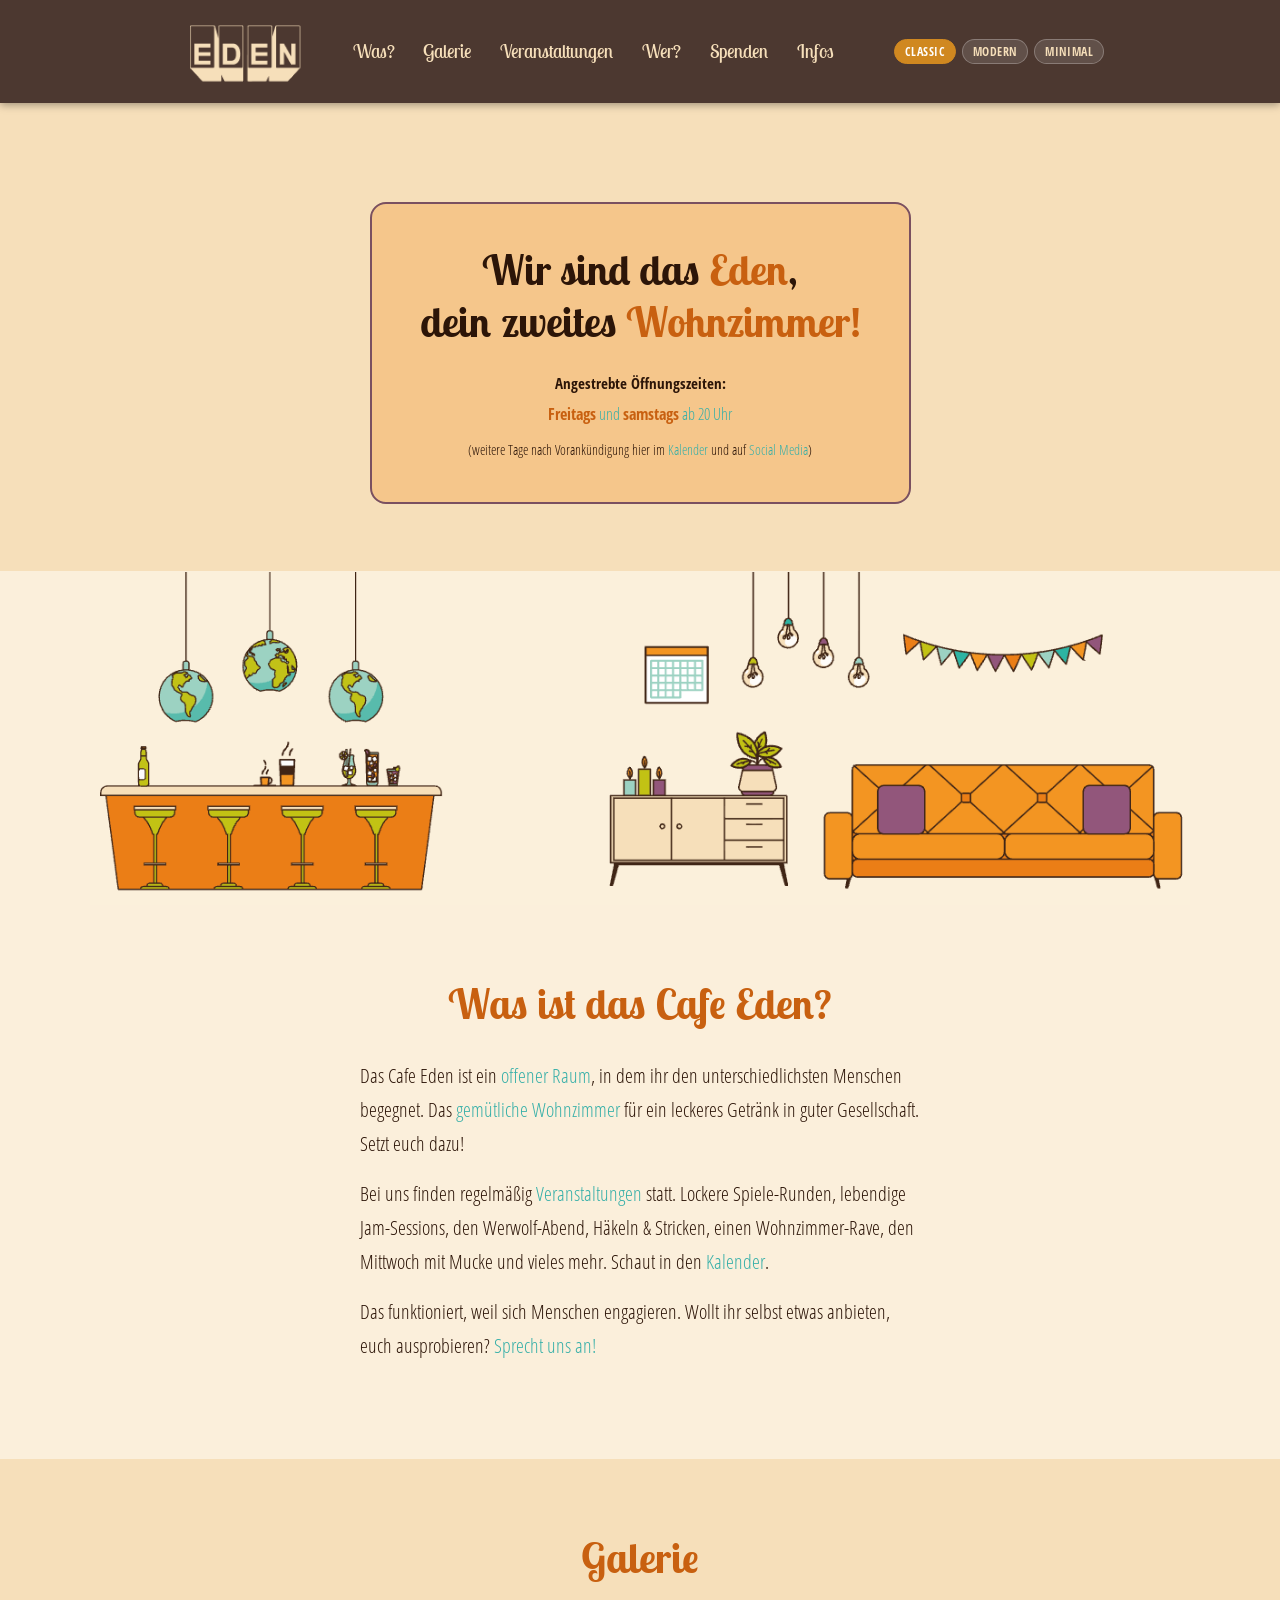
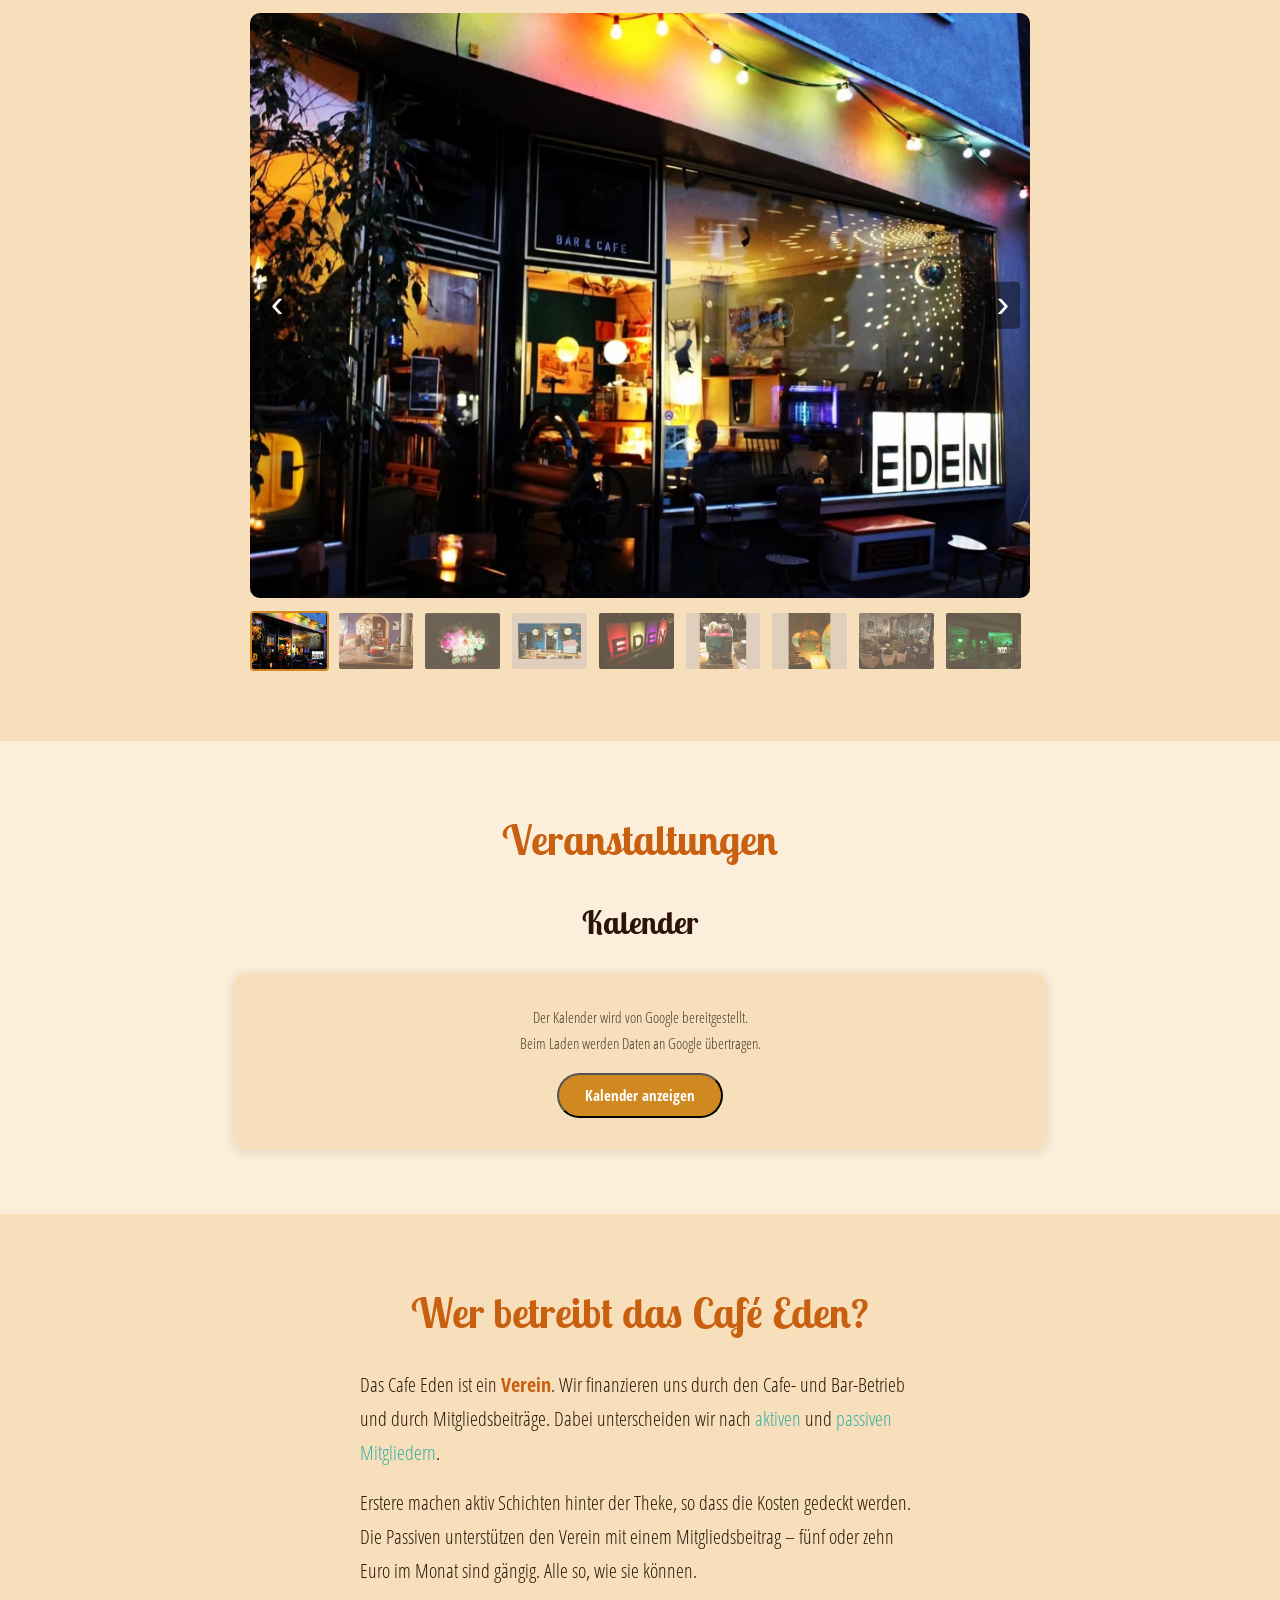
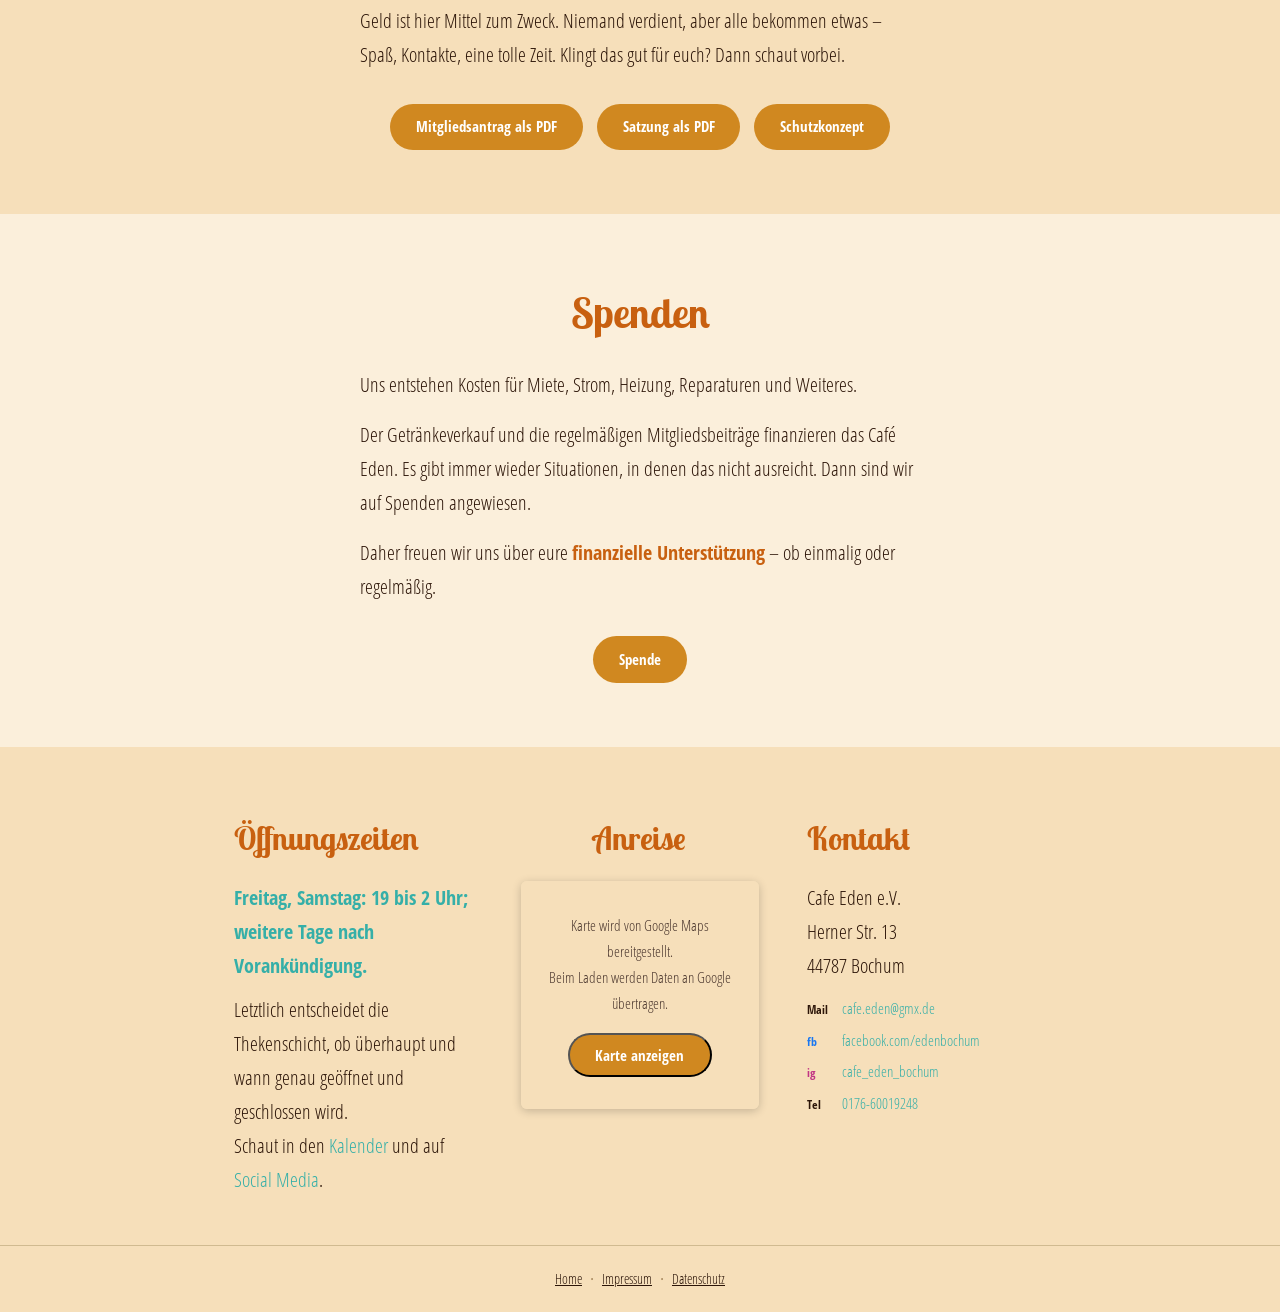
==== index.html @ a243b437 "Datenschutz: Google Fonts lokal gehostet, Consent für Maps & Calendar, Highlighting überarbeitet Co-" ====
<!DOCTYPE html>
<html lang="de">
<head>
  <meta charset="UTF-8">
  <meta name="viewport" content="width=device-width, initial-scale=1.0">
  <title>Café Eden – Dein zweites Wohnzimmer in Bochum</title>
  <link rel="stylesheet" href="style.css">
  <script src="theme-switcher.js"></script>
</head>
<body>

  <!-- NAVIGATION -->
  <nav class="navbar">
    <a href="#hero" class="nav-logo">
      <img src="img/logo.png" alt="EDEN Logo" class="nav-logo-img">
    </a>
    <ul class="nav-links">
      <li><a href="#was">Was?</a></li>
      <li><a href="#galerie">Galerie</a></li>
      <li><a href="#veranstaltungen">Veranstaltungen</a></li>
      <li><a href="#wer">Wer?</a></li>
      <li><a href="#spenden">Spenden</a></li>
      <li><a href="#infos">Infos</a></li>
    </ul>
    <div class="theme-switcher">
      <button class="theme-btn" data-theme="classic">Classic</button>
      <button class="theme-btn" data-theme="modern">Modern</button>
      <button class="theme-btn" data-theme="minimal">Minimal</button>
    </div>
    <button class="nav-toggle" aria-label="Menü öffnen">&#9776;</button>
  </nav>

  <!-- HERO -->
  <section id="hero" class="hero-section">
    <div class="hero-box">
      <h1>Wir sind das <span class="highlight-orange">Eden</span>,<br>dein zweites <span class="highlight">Wohnzimmer!</span></h1>
      <p class="hero-sub">Angestrebte Öffnungszeiten:</p>
      <p class="hero-hours"><span class="highlight">Freitags</span> und <span class="highlight">samstags</span> ab 20 Uhr</p>
      <p class="hero-note">(weitere Tage nach Vorankündigung hier im <a href="#veranstaltungen">Kalender</a> und auf <a href="https://www.instagram.com/cafe_eden_bochum" target="_blank" rel="noopener">Social Media</a>)</p>
    </div>
  </section>

  <!-- ILLUSTRATION -->
  <div class="illustration-bar">
    <img src="img/illustration.png" alt="Café Eden Illustration – Bar, Sideboard und Sofa" class="illustration-img">
  </div>

  <!-- WAS? SECTION -->
  <section id="was" class="section-light">
    <div class="container">
      <h2 class="section-title">Was ist das Cafe Eden?</h2>
      <div class="text-content">
        <p>Das Cafe Eden ist ein <a href="#wer">offener Raum</a>, in dem ihr den unterschiedlichsten Menschen begegnet. Das <a href="#infos">gemütliche Wohnzimmer</a> für ein leckeres Getränk in guter Gesellschaft. Setzt euch dazu!</p>
        <p>Bei uns finden regelmäßig <a href="#veranstaltungen">Veranstaltungen</a> statt. Lockere Spiele-Runden, lebendige Jam-Sessions, den Werwolf-Abend, Häkeln &amp; Stricken, einen Wohnzimmer-Rave, den Mittwoch mit Mucke und vieles mehr. Schaut in den <a href="#veranstaltungen">Kalender</a>.</p>
        <p>Das funktioniert, weil sich Menschen engagieren. Wollt ihr selbst etwas anbieten, euch ausprobieren? <a href="mailto:cafe.eden@gmx.de">Sprecht uns an!</a></p>
      </div>
    </div>
  </section>

  <!-- GALERIE SECTION -->
  <section id="galerie" class="section-dark">
    <div class="container">
      <h2 class="section-title">Galerie</h2>
      <div class="slideshow">
        <div class="slideshow-main">
          <button class="slide-btn slide-prev" aria-label="Vorheriges Bild">&#8249;</button>
          <img class="slide-main-img" src="img/galerie/Bildschirmfoto 2026-04-03 um 23.13.35.png" alt="Café Eden Foto 1">
          <button class="slide-btn slide-next" aria-label="Nächstes Bild">&#8250;</button>
        </div>
        <div class="slideshow-thumbs">
          <img src="img/galerie/Bildschirmfoto 2026-04-03 um 23.13.35.png" alt="Foto 1"  class="thumb active">
          <img src="img/galerie/Bildschirmfoto 2026-04-03 um 23.13.42.png" alt="Foto 2"  class="thumb">
          <img src="img/galerie/Bildschirmfoto 2026-04-03 um 23.13.47.png" alt="Foto 3"  class="thumb">
          <img src="img/galerie/Bildschirmfoto 2026-04-03 um 23.13.56.png" alt="Foto 4"  class="thumb">
          <img src="img/galerie/Bildschirmfoto 2026-04-03 um 23.14.02.png" alt="Foto 5"  class="thumb">
          <img src="img/galerie/Bildschirmfoto 2026-04-03 um 23.14.12.png" alt="Foto 6"  class="thumb">
          <img src="img/galerie/Bildschirmfoto 2026-04-03 um 23.14.22.png" alt="Foto 7"  class="thumb">
          <img src="img/galerie/Bildschirmfoto 2026-04-03 um 23.14.28.png" alt="Foto 8"  class="thumb">
          <img src="img/galerie/Bildschirmfoto 2026-04-03 um 23.14.32.png" alt="Foto 9"  class="thumb">
          <img src="img/galerie/Bildschirmfoto 2026-04-03 um 23.14.36.png" alt="Foto 10" class="thumb">
          <img src="img/galerie/Bildschirmfoto 2026-04-03 um 23.14.40.png" alt="Foto 11" class="thumb">
          <img src="img/galerie/Bildschirmfoto 2026-04-03 um 23.14.44.png" alt="Foto 12" class="thumb">
        </div>
      </div>
    </div>
  </section>

  <!-- VERANSTALTUNGEN SECTION -->
  <section id="veranstaltungen" class="section-light">
    <div class="container">
      <h2 class="section-title">Veranstaltungen</h2>
      <h3 class="section-subtitle">Kalender</h3>
      <div class="calendar-wrapper">
        <div class="consent-placeholder"
             data-src="https://calendar.google.com/calendar/embed?height=1000&wkst=2&bgcolor=%23FBEFDB&ctz=Europe%2FBerlin&src=aGNya244MGQ4ZmQ4amFqdDMxZHVkZGExYzBAZ3JvdXAuY2FsZW5kYXIuZ29vZ2xlLmNvbQ&color=%23C86010&showTitle=0&showPrint=0&showNav=1&showDate=1&showTabs=0&showCalendars=0&mode=AGENDA"
             data-type="calendar"
             data-height="450"
             data-title="Eden Veranstaltungskalender">
          <p>Der Kalender wird von Google bereitgestellt.<br>Beim Laden werden Daten an Google übertragen.</p>
          <button class="btn btn-orange consent-load-btn">Kalender anzeigen</button>
        </div>
      </div>
    </div>
  </section>

  <!-- WER? SECTION -->
  <section id="wer" class="section-dark">
    <div class="container">
      <h2 class="section-title">Wer betreibt das Café Eden?</h2>
      <div class="text-content">
        <p>Das Cafe Eden ist ein <span class="highlight">Verein</span>. Wir finanzieren uns durch den Cafe- und Bar-Betrieb und durch Mitgliedsbeiträge. Dabei unterscheiden wir nach <a href="../Mitgliedsantrag_2025-08.pdf" target="_blank">aktiven</a> und <a href="../Mitgliedsantrag_2025-08.pdf" target="_blank">passiven Mitgliedern</a>.</p>
        <p>Erstere machen aktiv Schichten hinter der Theke, so dass die Kosten gedeckt werden. Die Passiven unterstützen den Verein mit einem Mitgliedsbeitrag – fünf oder zehn Euro im Monat sind gängig. Alle so, wie sie können.</p>
        <p>Geld ist hier Mittel zum Zweck. Niemand verdient, aber alle bekommen etwas – Spaß, Kontakte, eine tolle Zeit. Klingt das gut für euch? Dann schaut vorbei.</p>
      </div>
      <div class="button-group">
        <a href="../Mitgliedsantrag_2025-08.pdf" target="_blank" class="btn btn-orange">Mitgliedsantrag als PDF</a>
        <a href="../Satzung-Eden-März-2018.pdf" target="_blank" class="btn btn-orange">Satzung als PDF</a>
        <a href="../Schutzkonzept Eden e.V. 1.1.pdf" target="_blank" class="btn btn-orange">Schutzkonzept</a>
      </div>
    </div>
  </section>

  <!-- SPENDEN SECTION -->
  <section id="spenden" class="section-light">
    <div class="container">
      <h2 class="section-title">Spenden</h2>
      <div class="text-content">
        <p>Uns entstehen Kosten für Miete, Strom, Heizung, Reparaturen und Weiteres.</p>
        <p>Der Getränkeverkauf und die regelmäßigen Mitgliedsbeiträge finanzieren das Café Eden. Es gibt immer wieder Situationen, in denen das nicht ausreicht. Dann sind wir auf Spenden angewiesen.</p>
        <p>Daher freuen wir uns über eure <span class="highlight">finanzielle Unterstützung</span> – ob einmalig oder regelmäßig.</p>
      </div>
      <div class="button-group">
        <a href="https://www.paypal.com/donate?business=cafe.eden@gmx.de" target="_blank" rel="noopener" class="btn btn-orange">Spende</a>
      </div>
    </div>
  </section>

  <!-- INFOS SECTION (3-column footer) -->
  <section id="infos" class="section-info">
    <div class="container">
      <div class="info-grid">

        <!-- Öffnungszeiten -->
        <div class="info-col">
          <h3 class="info-title">Öffnungszeiten</h3>
          <p class="info-hours"><a href="#veranstaltungen">Freitag, Samstag: 19 bis 2 Uhr;</a><br>weitere Tage nach Vorankündigung.</p>
          <p>Letztlich entscheidet die Thekenschicht, ob überhaupt und wann genau geöffnet und geschlossen wird.</p>
          <p>Schaut in den <a href="#veranstaltungen">Kalender</a> und auf <a href="https://www.instagram.com/cafe_eden_bochum" target="_blank" rel="noopener">Social Media</a>.</p>
        </div>

        <!-- Anreise -->
        <div class="info-col info-col-center">
          <h3 class="info-title">Anreise</h3>
          <div class="map-wrapper">
            <div class="consent-placeholder"
                 data-src="https://www.google.com/maps/embed?pb=!1m18!1m12!1m3!1d1234!2d7.2297!3d51.4850!2m3!1f0!2f0!3f0!3m2!1i1024!2i768!4f13.1!3m3!1m2!1s0x47b8e7a7e1b8e3b5%3A0x1!2sHerner+Str.+13%2C+44787+Bochum!5e0!3m2!1sde!2sde!4v1680000000000!5m2!1sde!2sde"
                 data-type="map"
                 data-height="200"
                 data-title="Standort Café Eden"
                 data-link="https://maps.google.com/?q=Herner+Str.+13,+44787+Bochum">
              <p>Karte wird von Google Maps bereitgestellt.<br>Beim Laden werden Daten an Google übertragen.</p>
              <button class="btn btn-orange consent-load-btn">Karte anzeigen</button>
            </div>
          </div>
        </div>

        <!-- Kontakt -->
        <div class="info-col">
          <h3 class="info-title">Kontakt</h3>
          <address>
            Cafe Eden e.V.<br>
            Herner Str. 13<br>
            44787 Bochum
          </address>
          <ul class="contact-list">
            <li><span class="contact-label">Mail</span> <a href="mailto:cafe.eden@gmx.de">cafe.eden@gmx.de</a></li>
            <li><span class="contact-label contact-fb">fb</span> <a href="https://www.facebook.com/edenbochum" target="_blank" rel="noopener">facebook.com/edenbochum</a></li>
            <li><span class="contact-label contact-ig">ig</span> <a href="https://www.instagram.com/cafe_eden_bochum" target="_blank" rel="noopener">cafe_eden_bochum</a></li>
            <li><span class="contact-label">Tel</span> <a href="tel:+4917660019248">0176-60019248</a></li>
          </ul>
        </div>

      </div>
    </div>
  </section>

  <!-- FOOTER -->
  <footer class="site-footer">
    <nav class="footer-nav">
      <a href="index.html">Home</a>
      <span class="footer-sep">·</span>
      <a href="impressum.html">Impressum</a>
      <span class="footer-sep">·</span>
      <a href="datenschutz.html">Datenschutz</a>
    </nav>
  </footer>

  <!-- LIGHTBOX -->
  <div id="lightbox" class="lightbox" role="dialog" aria-modal="true" aria-label="Bildansicht">
    <button id="lightbox-close" class="lb-close" aria-label="Schließen">&times;</button>
    <button id="lightbox-prev"  class="lb-nav lb-prev" aria-label="Vorheriges Bild">&#8249;</button>
    <img id="lightbox-img" src="" alt="" class="lb-img">
    <button id="lightbox-next"  class="lb-nav lb-next" aria-label="Nächstes Bild">&#8250;</button>
    <div id="lightbox-counter" class="lb-counter"></div>
  </div>

  <script src="main.js"></script>
</body>
</html>
---- style.css ----
/* ============================================================
   CAFÉ EDEN – Stylesheet
   ============================================================ */

/* ---------- Reset & Base ---------- */
*, *::before, *::after {
  box-sizing: border-box;
  margin: 0;
  padding: 0;
}

:root {
  --cream:            rgb(251, 239, 219);
  --cream-dark:       rgb(246, 223, 186);
  --brown-dark:       rgb(76, 56, 48);
  --brown-mid:        #4C382F;
  --brown-text:       #2C1508;
  --orange:           #C86010;
  --orange-btn:       #D08820;
  --orange-hover:     #A85010;
  --teal:             #35AFA8;
  --teal-dark:        #2A9088;
  --font-hand:        'Lobster Two', cursive;
  --font-body:        'Open Sans Condensed', sans-serif;
  --font-nav:         'Lobster Two', cursive;
  --nav-link-color:   rgb(246, 223, 186);
  --hero-box-bg:      rgb(245, 198, 139);
  --hero-box-border:  #7A5060;
  --btn-radius:       30px;
  --radius:           6px;
  --max-w:            860px;
}

html {
  scroll-behavior: smooth;
}

body {
  background-color: var(--cream);
  color: var(--brown-text);
  font-family: var(--font-body);
  font-size: 1.25rem;
  line-height: 1.7;
}

a {
  color: var(--teal);
  text-decoration: none;
}

a:hover {
  color: var(--teal-dark);
  text-decoration: underline;
}

img { max-width: 100%; display: block; }

address { font-style: normal; }

/* ---------- Utility ---------- */
.container {
  max-width: var(--max-w);
  margin: 0 auto;
  padding: 0 1.5rem;
}

.section-title {
  font-family: var(--font-hand);
  font-size: 2.6rem;
  color: var(--orange);
  text-align: center;
  margin-bottom: 1.2rem;
}

.section-subtitle {
  font-family: var(--font-hand);
  font-size: 2rem;
  color: var(--brown-text);
  text-align: center;
  margin-bottom: 1.5rem;
}

.text-content {
  max-width: 560px;
  margin: 0 auto 2rem;
}

.text-content p {
  margin-bottom: 1rem;
}

.highlight-orange { color: var(--orange); }
.highlight-teal   { color: var(--teal); }

/* Highlight – Basis; Themes überschreiben dies */
.highlight { font-weight: inherit; }

/* ---------- Buttons ---------- */
.btn {
  display: inline-block;
  padding: 0.65rem 1.6rem;
  border-radius: var(--btn-radius);
  font-family: var(--font-body);
  font-size: 0.95rem;
  font-weight: 700;
  cursor: pointer;
  transition: background 0.2s, transform 0.1s;
  text-decoration: none;
}

.btn:hover { text-decoration: none; transform: translateY(-1px); }

.btn-orange {
  background: var(--orange-btn);
  color: #fff;
}
.btn-orange:hover {
  background: var(--orange-hover);
  color: #fff;
}

.button-group {
  display: flex;
  flex-wrap: wrap;
  gap: 0.9rem;
  justify-content: center;
  margin-top: 1.5rem;
}

/* ---------- NAVBAR ---------- */
.navbar {
  position: sticky;
  top: 0;
  z-index: 100;
  background: var(--brown-dark);
  display: flex;
  align-items: center;
  justify-content: center;
  gap: 2rem;
  padding: 0.72rem 1.5rem;
  box-shadow: 0 2px 8px rgba(0,0,0,0.35);
}

/* Logo image */
.nav-logo {
  flex-shrink: 0;
  text-decoration: none;
}

.nav-logo-img {
  height: 80px;
  width: auto;
  display: block;
}

/* Nav links */
.nav-links {
  list-style: none;
  display: flex;
  gap: 0.2rem;
}

.nav-links a {
  color: var(--nav-link-color);
  font-family: var(--font-nav);
  font-size: 1.2rem;
  padding: 0.4rem 0.8rem;
  border-radius: 4px;
  transition: color 0.15s, background 0.15s;
}

.nav-links a:hover,
.nav-links a.active {
  color: var(--orange);
  background: rgba(255,255,255,0.06);
  text-decoration: none;
}

.nav-toggle {
  display: none;
  background: none;
  border: none;
  color: #c8b080;
  font-size: 1.5rem;
  cursor: pointer;
  margin-left: auto;
  padding: 0.3rem;
}

/* ---------- HERO ---------- */
.hero-section {
  display: flex;
  align-items: center;
  justify-content: center;
  min-height: 52vh;
  padding: 4rem 1.5rem 2rem;
  background: var(--cream-dark);
}

.hero-box {
  background: var(--hero-box-bg);
  border: 2.5px solid var(--hero-box-border);
  border-radius: 16px;
  padding: 2.5rem 3rem;
  text-align: center;
  max-width: 640px;
}

.hero-box h1 {
  font-family: var(--font-hand);
  font-size: 2.6rem;
  color: var(--brown-text);
  line-height: 1.25;
  margin-bottom: 1.4rem;
}

.hero-sub {
  font-size: 0.95rem;
  font-weight: 700;
  color: var(--brown-text);
  margin-bottom: 0.3rem;
}

.hero-hours {
  color: var(--teal);
  font-size: 1rem;
  margin-bottom: 0.6rem;
}

.hero-hours strong {
  color: var(--brown-text);
}

.hero-note {
  font-size: 0.88rem;
  color: var(--brown-text);
}

/* ---------- ILLUSTRATION BAR ---------- */
.illustration-bar {
  background: var(--cream);
  text-align: center;
  line-height: 0;
}

.illustration-img {
  width: 100%;
  max-width: 1100px;
  height: auto;
  display: inline-block;
}

/* ---------- LIGHTBOX ---------- */
.lightbox {
  display: none;
  position: fixed;
  inset: 0;
  background: rgba(0, 0, 0, 0.92);
  z-index: 1000;
  align-items: center;
  justify-content: center;
}

.lightbox.active {
  display: flex;
}

.lb-img {
  max-width: 90vw;
  max-height: 85vh;
  object-fit: contain;
  border-radius: 6px;
  display: block;
  transition: opacity 0.15s ease;
  user-select: none;
}

.lb-close {
  position: fixed;
  top: 1rem;
  right: 1.2rem;
  background: none;
  border: none;
  color: #fff;
  font-size: 2.8rem;
  line-height: 1;
  cursor: pointer;
  opacity: 0.8;
  transition: opacity 0.15s;
  z-index: 1001;
}
.lb-close:hover { opacity: 1; }

.lb-nav {
  position: fixed;
  top: 50%;
  transform: translateY(-50%);
  background: rgba(255,255,255,0.12);
  border: none;
  color: #fff;
  font-size: 3rem;
  line-height: 1;
  padding: 0.3rem 0.8rem;
  cursor: pointer;
  border-radius: 4px;
  transition: background 0.2s;
  z-index: 1001;
  user-select: none;
}
.lb-nav:hover { background: rgba(255,255,255,0.25); }
.lb-prev { left: 1rem; }
.lb-next { right: 1rem; }

.lb-counter {
  position: fixed;
  bottom: 1.2rem;
  left: 50%;
  transform: translateX(-50%);
  color: rgba(255,255,255,0.7);
  font-family: var(--font-body);
  font-size: 0.9rem;
}

/* ---------- GALERIE / SLIDESHOW ---------- */
.slideshow {
  max-width: 780px;
  margin: 0 auto;
}

.slideshow-main {
  position: relative;
  display: flex;
  align-items: center;
  justify-content: center;
  background: #000;
  border-radius: 10px;
  overflow: hidden;
  aspect-ratio: 4 / 3;
}

.slide-main-img {
  width: 100%;
  height: 100%;
  object-fit: cover;
  display: block;
  transition: opacity 0.3s ease;
}

.slide-btn {
  position: absolute;
  top: 50%;
  transform: translateY(-50%);
  background: rgba(0,0,0,0.45);
  color: #fff;
  border: none;
  font-size: 2.4rem;
  line-height: 1;
  padding: 0.2rem 0.7rem 0.3rem;
  cursor: pointer;
  border-radius: 4px;
  z-index: 2;
  transition: background 0.2s;
  user-select: none;
}

.slide-btn:hover { background: rgba(0,0,0,0.7); }
.slide-prev { left: 0.6rem; }
.slide-next { right: 0.6rem; }

.slideshow-thumbs {
  display: flex;
  flex-wrap: nowrap;
  gap: 0.5rem;
  margin-top: 0.8rem;
  overflow-x: auto;
  padding-bottom: 0.4rem;
  scrollbar-width: thin;
  scrollbar-color: var(--orange-btn) transparent;
}

.thumb {
  width: 80px;
  height: 60px;
  object-fit: cover;
  border-radius: 4px;
  cursor: pointer;
  opacity: 0.6;
  border: 2.5px solid transparent;
  transition: opacity 0.2s, border-color 0.2s;
}

.thumb:hover  { opacity: 0.9; }
.thumb.active { opacity: 1; border-color: var(--orange-btn); }

/* ---------- SECTION STYLES ---------- */
.section-light {
  background: var(--cream);
  padding: 4rem 1.5rem;
}


.section-dark {
  background: var(--cream-dark);
  padding: 4rem 1.5rem;
}

/* ---------- CALENDAR ---------- */
.calendar-wrapper {
  border-radius: 10px;
  overflow: hidden;
  box-shadow: 0 2px 12px rgba(0,0,0,0.12);
  background: #fff;
}

/* Consent-Platzhalter für Google-Dienste */
.consent-placeholder {
  display: flex;
  flex-direction: column;
  align-items: center;
  justify-content: center;
  gap: 1rem;
  padding: 2rem 1.5rem;
  background: var(--cream-dark);
  text-align: center;
  font-size: 0.95rem;
  color: var(--brown-mid);
  min-height: 120px;
}

/* ---------- BANK INFO ---------- */
.bank-info {
  background: rgba(255,255,255,0.5);
  border-radius: var(--radius);
  padding: 0.8rem 1.2rem;
  margin: 1rem auto;
  max-width: 360px;
  font-size: 0.9rem;
  text-align: center;
  font-family: var(--font-body);
  line-height: 1.8;
}

/* ---------- INFO SECTION ---------- */
.section-info {
  background: var(--cream-dark);
  padding: 4rem 1.5rem 3rem;
}

.info-grid {
  display: grid;
  grid-template-columns: 1fr 1fr 1fr;
  gap: 3rem;
  align-items: start;
}

.info-title {
  font-family: var(--font-hand);
  font-size: 2rem;
  color: var(--orange);
  margin-bottom: 1rem;
}

.info-hours {
  color: var(--teal);
  font-weight: 700;
  margin-bottom: 0.6rem;
}

.info-col-center {
  text-align: center;
}

.info-col-center .info-title {
  text-align: center;
}

.map-wrapper {
  border-radius: var(--radius);
  overflow: hidden;
  box-shadow: 0 2px 10px rgba(0,0,0,0.2);
}

/* Contact list */
.contact-list {
  list-style: none;
  margin-top: 0.8rem;
  display: flex;
  flex-direction: column;
  gap: 0.4rem;
}

.contact-list li {
  font-size: 0.93rem;
}

.contact-label {
  display: inline-block;
  font-size: 0.78rem;
  font-weight: 700;
  color: var(--brown-text);
  min-width: 32px;
}

.contact-fb { color: #1877f2; }
.contact-ig { color: #c13584; }

/* ---------- FOOTER ---------- */
.site-footer {
  background: var(--cream-dark);
  border-top: 1px solid #d0ba90;
  padding: 1rem;
  text-align: center;
}

.footer-nav {
  display: flex;
  align-items: center;
  justify-content: center;
  gap: 0.5rem;
  flex-wrap: wrap;
}

.footer-nav a {
  font-size: 0.9rem;
  color: var(--brown-text);
  text-decoration: underline;
}

.footer-nav a:hover {
  color: var(--teal);
}

.footer-sep {
  color: #9a7a50;
}

/* ---------- IMPRESSUM / DATENSCHUTZ pages ---------- */
.page-hero {
  padding: 3rem 1.5rem 1rem;
  text-align: center;
}

.legal-grid {
  display: grid;
  grid-template-columns: 1fr 1fr;
  gap: 2.5rem;
  padding: 2rem 0;
}

.legal-col h3 {
  font-family: var(--font-hand);
  font-size: 1.4rem;
  color: var(--teal);
  margin-bottom: 0.6rem;
}

.legal-col p {
  font-size: 0.93rem;
  line-height: 1.75;
}

.legal-col a {
  color: var(--teal);
}

/* ---------- THEME SWITCHER ---------- */
.theme-switcher {
  display: flex;
  gap: 0.4rem;
  margin-left: 1rem;
}

.theme-btn {
  background: rgba(255,255,255,0.12);
  border: 1.5px solid rgba(255,255,255,0.25);
  color: var(--nav-link-color);
  font-family: var(--font-body);
  font-size: 0.72rem;
  font-weight: 700;
  letter-spacing: 0.04em;
  padding: 0.25rem 0.6rem;
  border-radius: 20px;
  cursor: pointer;
  transition: background 0.2s, border-color 0.2s;
  text-transform: uppercase;
}

.theme-btn:hover {
  background: rgba(255,255,255,0.22);
}

.theme-btn.active {
  background: var(--orange-btn);
  border-color: var(--orange-btn);
  color: #fff;
}

/* ---------- RESPONSIVE ---------- */
@media (max-width: 700px) {
  .nav-links {
    display: none;
    flex-direction: column;
    position: absolute;
    top: 58px;
    left: 0;
    right: 0;
    background: var(--brown-dark);
    padding: 1rem 1.5rem;
    z-index: 99;
    gap: 0.1rem;
  }

  .nav-links.open { display: flex; }

  .nav-toggle { display: block; }

  .hero-box {
    padding: 1.8rem 1.5rem;
  }

  .hero-box h1 {
    font-size: 2rem;
  }

  .section-title { font-size: 2rem; }

  .info-grid {
    grid-template-columns: 1fr;
    gap: 2rem;
  }

  .info-col-center { order: -1; }

  .legal-grid {
    grid-template-columns: 1fr;
  }
}
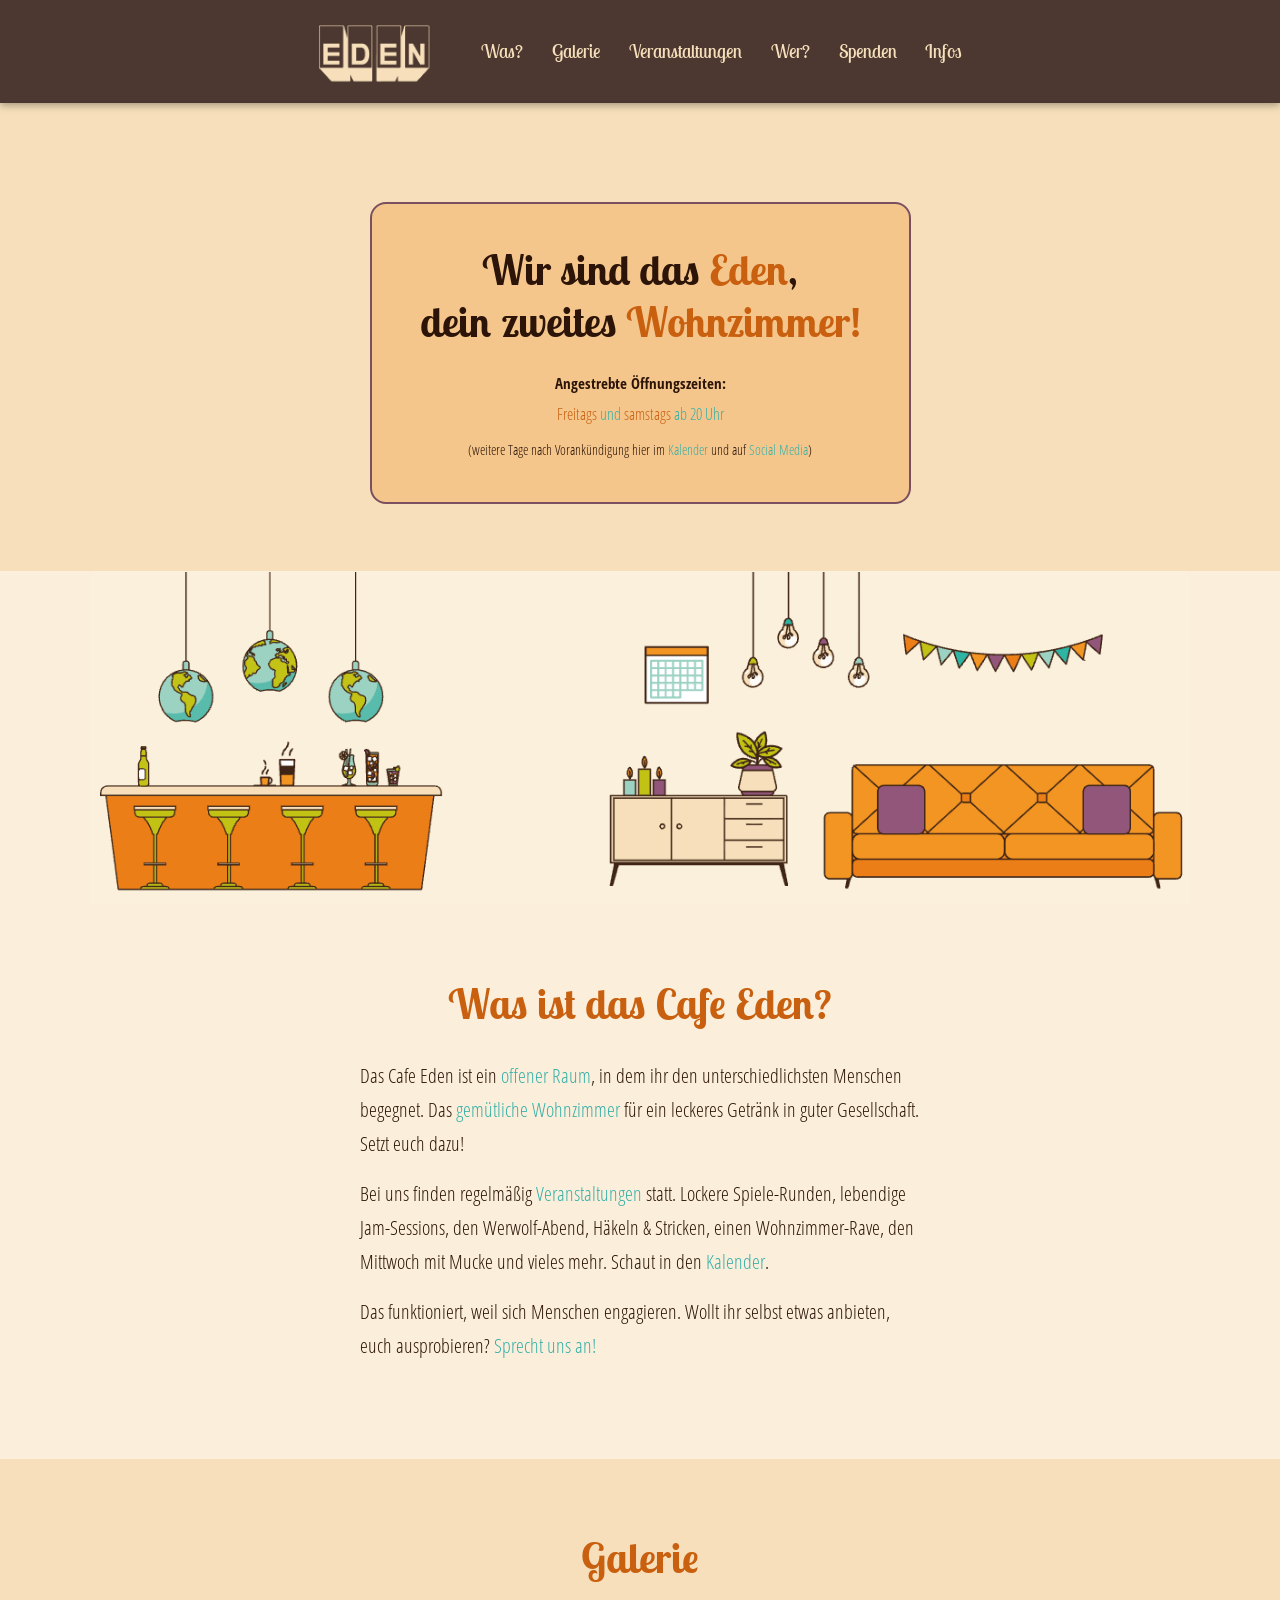
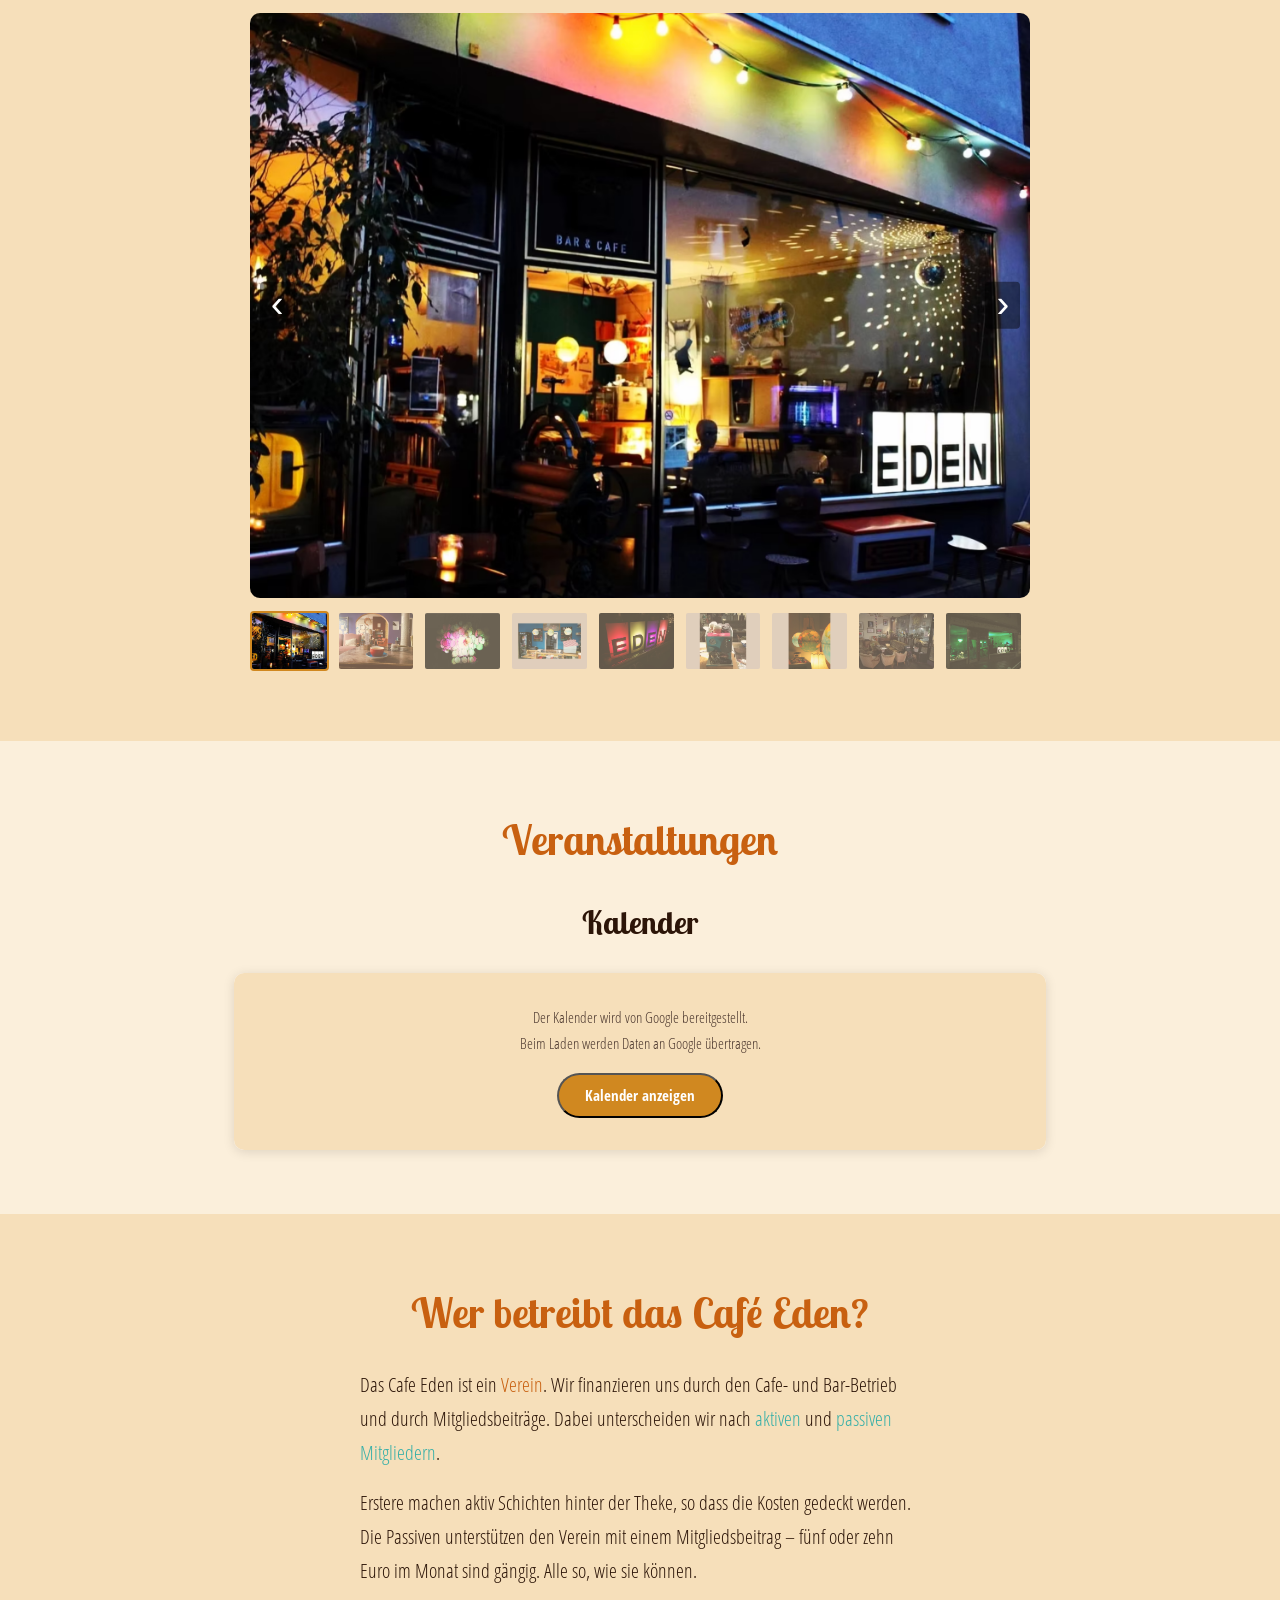
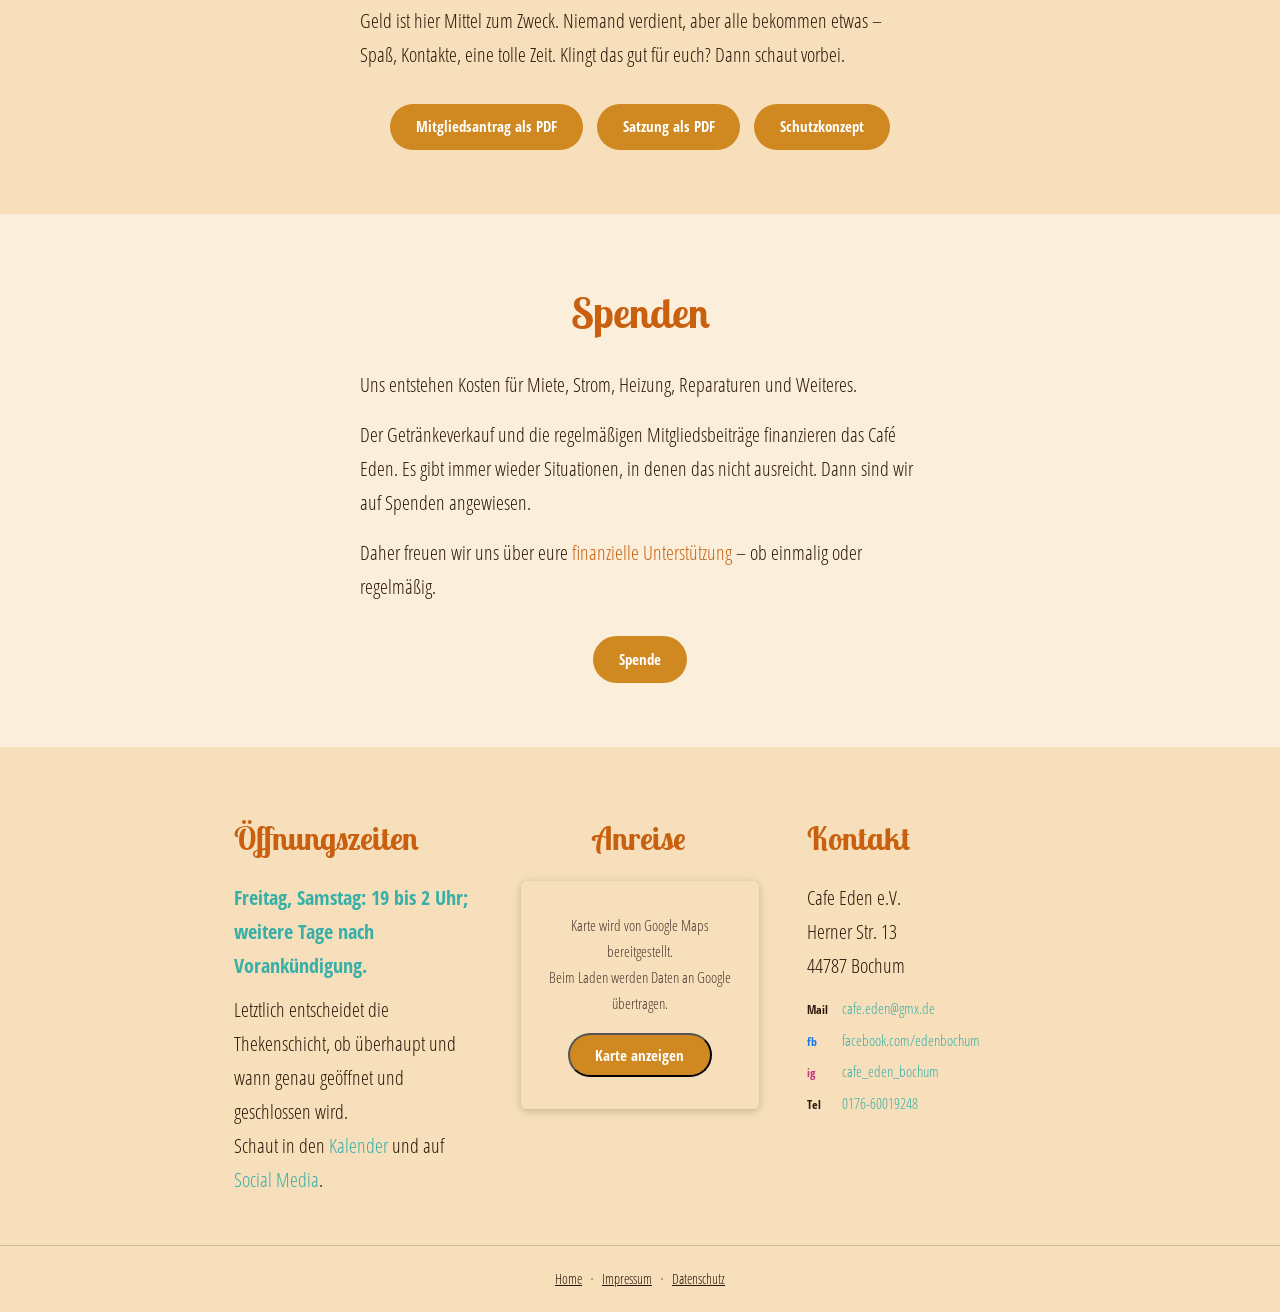
==== commit 72c663b0: "Theme-Picker entfernt, Classic als festes Design, theme-switcher.js und Variants gelöscht Co-Authore" ====
--- a/index.html
+++ b/index.html
@@ -4,8 +4,9 @@
   <meta charset="UTF-8">
   <meta name="viewport" content="width=device-width, initial-scale=1.0">
   <title>Café Eden – Dein zweites Wohnzimmer in Bochum</title>
+  <link rel="stylesheet" href="fonts/fonts.css">
+  <link rel="stylesheet" href="themes/classic.css">
   <link rel="stylesheet" href="style.css">
-  <script src="theme-switcher.js"></script>
 </head>
 <body>
 
@@ -22,11 +23,6 @@
       <li><a href="#spenden">Spenden</a></li>
       <li><a href="#infos">Infos</a></li>
     </ul>
-    <div class="theme-switcher">
-      <button class="theme-btn" data-theme="classic">Classic</button>
-      <button class="theme-btn" data-theme="modern">Modern</button>
-      <button class="theme-btn" data-theme="minimal">Minimal</button>
-    </div>
     <button class="nav-toggle" aria-label="Menü öffnen">&#9776;</button>
   </nav>
 
--- a/fonts/fonts.css
+++ b/fonts/fonts.css
@@ -0,0 +1,99 @@
+/* ============================================================
+   Selbst gehostete Schriften – kein Kontakt zu Google-Servern
+   ============================================================ */
+
+/* Lobster Two – Classic Theme */
+@font-face {
+  font-family: 'Lobster Two';
+  font-style: normal;
+  font-weight: 400;
+  font-display: swap;
+  src: url('lobster-two-400.woff2') format('woff2');
+  unicode-range: U+0000-00FF, U+0131, U+0152-0153, U+02BB-02BC, U+02C6, U+02DA, U+02DC, U+0304, U+0308, U+0329, U+2000-206F, U+20AC, U+2122, U+2191, U+2193, U+2212, U+2215, U+FEFF, U+FFFD;
+}
+
+@font-face {
+  font-family: 'Lobster Two';
+  font-style: italic;
+  font-weight: 400;
+  font-display: swap;
+  src: url('lobster-two-italic-400.woff2') format('woff2');
+  unicode-range: U+0000-00FF, U+0131, U+0152-0153, U+02BB-02BC, U+02C6, U+02DA, U+02DC, U+0304, U+0308, U+0329, U+2000-206F, U+20AC, U+2122, U+2191, U+2193, U+2212, U+2215, U+FEFF, U+FFFD;
+}
+
+@font-face {
+  font-family: 'Lobster Two';
+  font-style: normal;
+  font-weight: 700;
+  font-display: swap;
+  src: url('lobster-two-700.woff2') format('woff2');
+  unicode-range: U+0000-00FF, U+0131, U+0152-0153, U+02BB-02BC, U+02C6, U+02DA, U+02DC, U+0304, U+0308, U+0329, U+2000-206F, U+20AC, U+2122, U+2191, U+2193, U+2212, U+2215, U+FEFF, U+FFFD;
+}
+
+/* Open Sans Condensed – Classic Theme */
+@font-face {
+  font-family: 'Open Sans Condensed';
+  font-style: normal;
+  font-weight: 300;
+  font-display: swap;
+  src: url('open-sans-condensed-300.woff2') format('woff2');
+  unicode-range: U+0000-00FF, U+0131, U+0152-0153, U+02BB-02BC, U+02C6, U+02DA, U+02DC, U+0304, U+0308, U+0329, U+2000-206F, U+20AC, U+2122, U+2191, U+2193, U+2212, U+2215, U+FEFF, U+FFFD;
+}
+
+@font-face {
+  font-family: 'Open Sans Condensed';
+  font-style: normal;
+  font-weight: 700;
+  font-display: swap;
+  src: url('open-sans-condensed-700.woff2') format('woff2');
+  unicode-range: U+0000-00FF, U+0131, U+0152-0153, U+02BB-02BC, U+02C6, U+02DA, U+02DC, U+0304, U+0308, U+0329, U+2000-206F, U+20AC, U+2122, U+2191, U+2193, U+2212, U+2215, U+FEFF, U+FFFD;
+}
+
+/* Fraunces – Modern Theme */
+@font-face {
+  font-family: 'Fraunces';
+  font-style: normal;
+  font-weight: 400 700;
+  font-display: swap;
+  src: url('fraunces-var.woff2') format('woff2');
+  unicode-range: U+0000-00FF, U+0131, U+0152-0153, U+02BB-02BC, U+02C6, U+02DA, U+02DC, U+0304, U+0308, U+0329, U+2000-206F, U+20AC, U+2122, U+2191, U+2193, U+2212, U+2215, U+FEFF, U+FFFD;
+}
+
+@font-face {
+  font-family: 'Fraunces';
+  font-style: italic;
+  font-weight: 400;
+  font-display: swap;
+  src: url('fraunces-italic-400.woff2') format('woff2');
+  unicode-range: U+0000-00FF, U+0131, U+0152-0153, U+02BB-02BC, U+02C6, U+02DA, U+02DC, U+0304, U+0308, U+0329, U+2000-206F, U+20AC, U+2122, U+2191, U+2193, U+2212, U+2215, U+FEFF, U+FFFD;
+}
+
+/* Inter – Modern Theme */
+@font-face {
+  font-family: 'Inter';
+  font-style: normal;
+  font-weight: 400 700;
+  font-display: swap;
+  src: url('inter-var.woff2') format('woff2');
+  unicode-range: U+0000-00FF, U+0131, U+0152-0153, U+02BB-02BC, U+02C6, U+02DA, U+02DC, U+0304, U+0308, U+0329, U+2000-206F, U+20AC, U+2122, U+2191, U+2193, U+2212, U+2215, U+FEFF, U+FFFD;
+}
+
+/* Playfair Display – Minimal Theme */
+@font-face {
+  font-family: 'Playfair Display';
+  font-style: normal;
+  font-weight: 400 700;
+  font-display: swap;
+  src: url('playfair-display-var.woff2') format('woff2');
+  unicode-range: U+0000-00FF, U+0131, U+0152-0153, U+02BB-02BC, U+02C6, U+02DA, U+02DC, U+0304, U+0308, U+0329, U+2000-206F, U+20AC, U+2122, U+2191, U+2193, U+2212, U+2215, U+FEFF, U+FFFD;
+}
+
+/* Source Sans 3 – Minimal Theme */
+@font-face {
+  font-family: 'Source Sans 3';
+  font-style: normal;
+  font-weight: 400 700;
+  font-display: swap;
+  src: url('source-sans-3-var.woff2') format('woff2');
+  unicode-range: U+0000-00FF, U+0131, U+0152-0153, U+02BB-02BC, U+02C6, U+02DA, U+02DC, U+0304, U+0308, U+0329, U+2000-206F, U+20AC, U+2122, U+2215, U+FEFF, U+FFFD;
+}
--- a/themes/classic.css
+++ b/themes/classic.css
@@ -0,0 +1,28 @@
+/* ===== THEME: Classic ===== */
+:root {
+  --cream:            rgb(251, 239, 219);
+  --cream-dark:       rgb(246, 223, 186);
+  --brown-dark:       rgb(76, 56, 48);
+  --brown-mid:        #4C382F;
+  --brown-text:       #2C1508;
+  --orange:           #C86010;
+  --orange-btn:       #D08820;
+  --orange-hover:     #A85010;
+  --teal:             #35AFA8;
+  --teal-dark:        #2A9088;
+  --font-hand:        'Lobster Two', cursive;
+  --font-body:        'Open Sans Condensed', sans-serif;
+  --font-nav:         'Lobster Two', cursive;
+  --nav-link-color:   rgb(246, 223, 186);
+  --hero-box-bg:      rgb(245, 198, 139);
+  --hero-box-border:  #7A5060;
+  --btn-radius:       30px;
+  --radius:           6px;
+  --max-w:            860px;
+}
+
+/* Highlight */
+.highlight {
+  color: var(--orange);
+  font-weight: 600;
+}
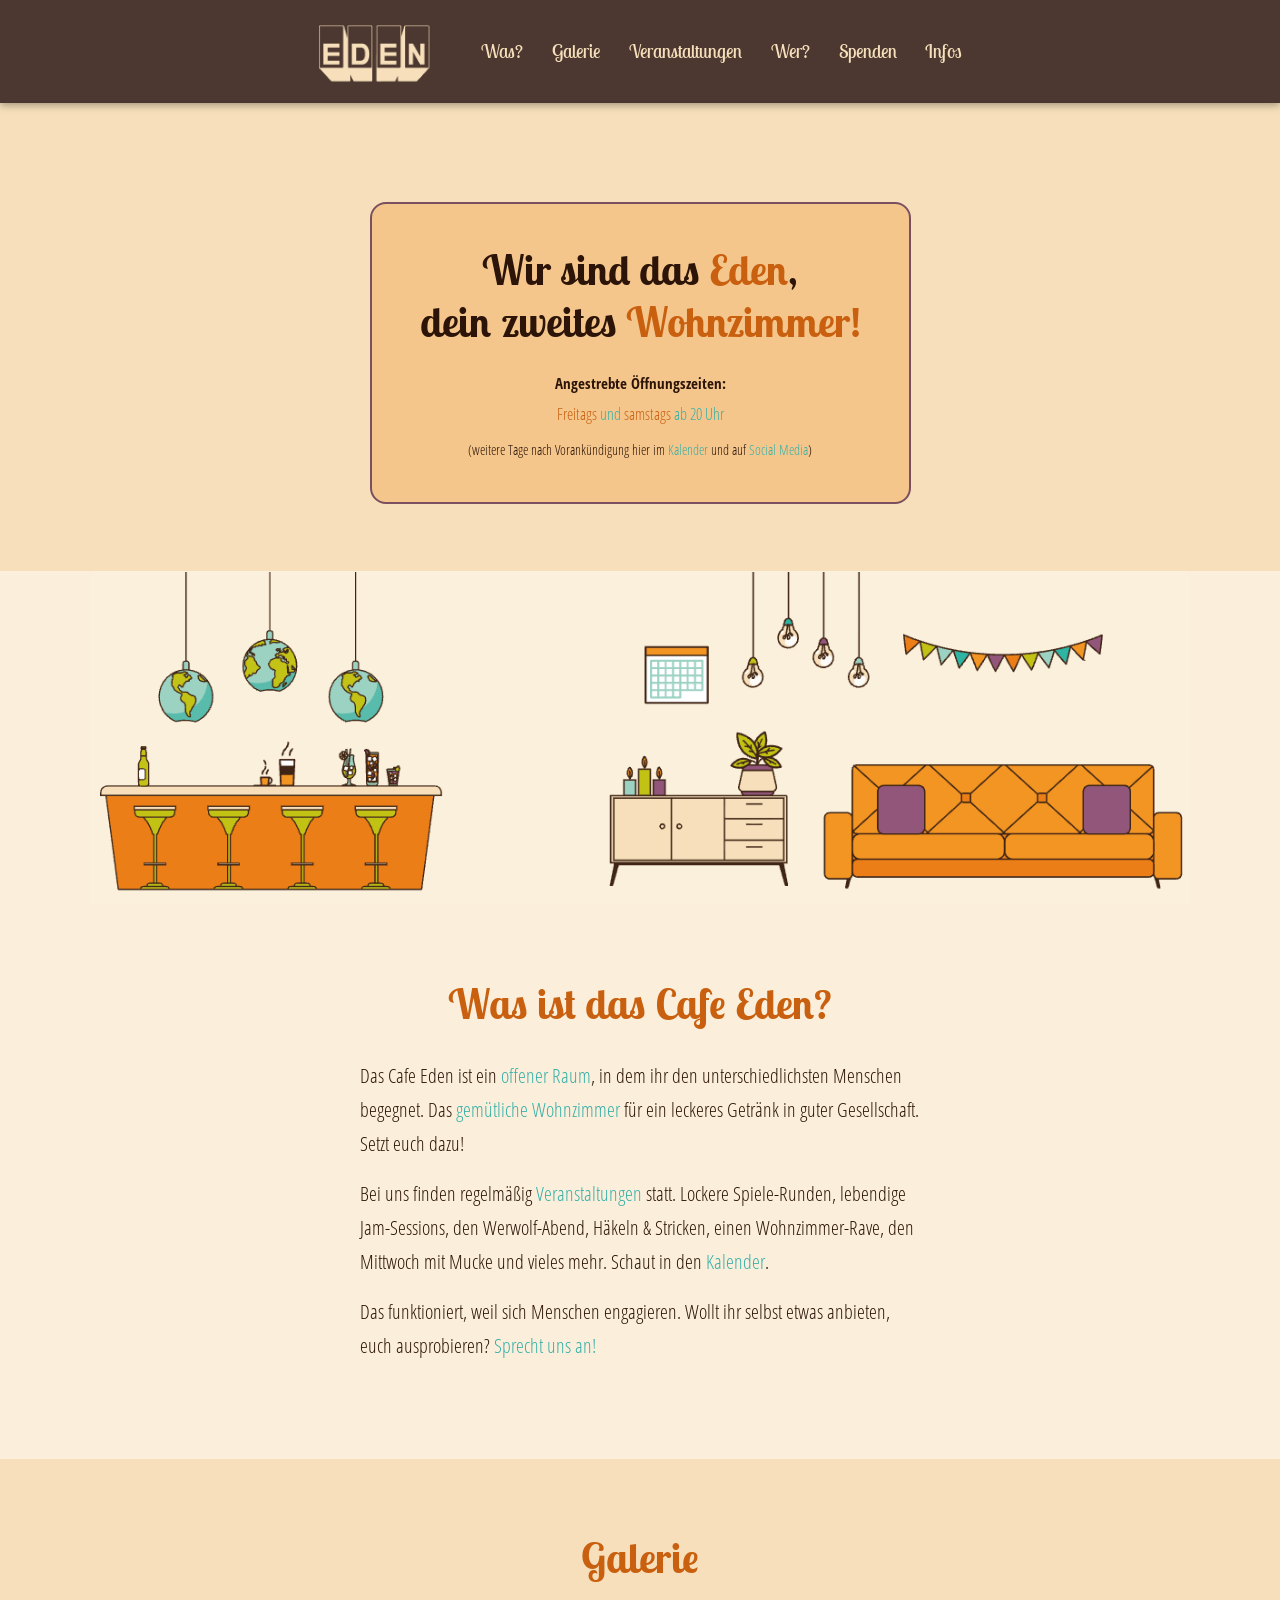
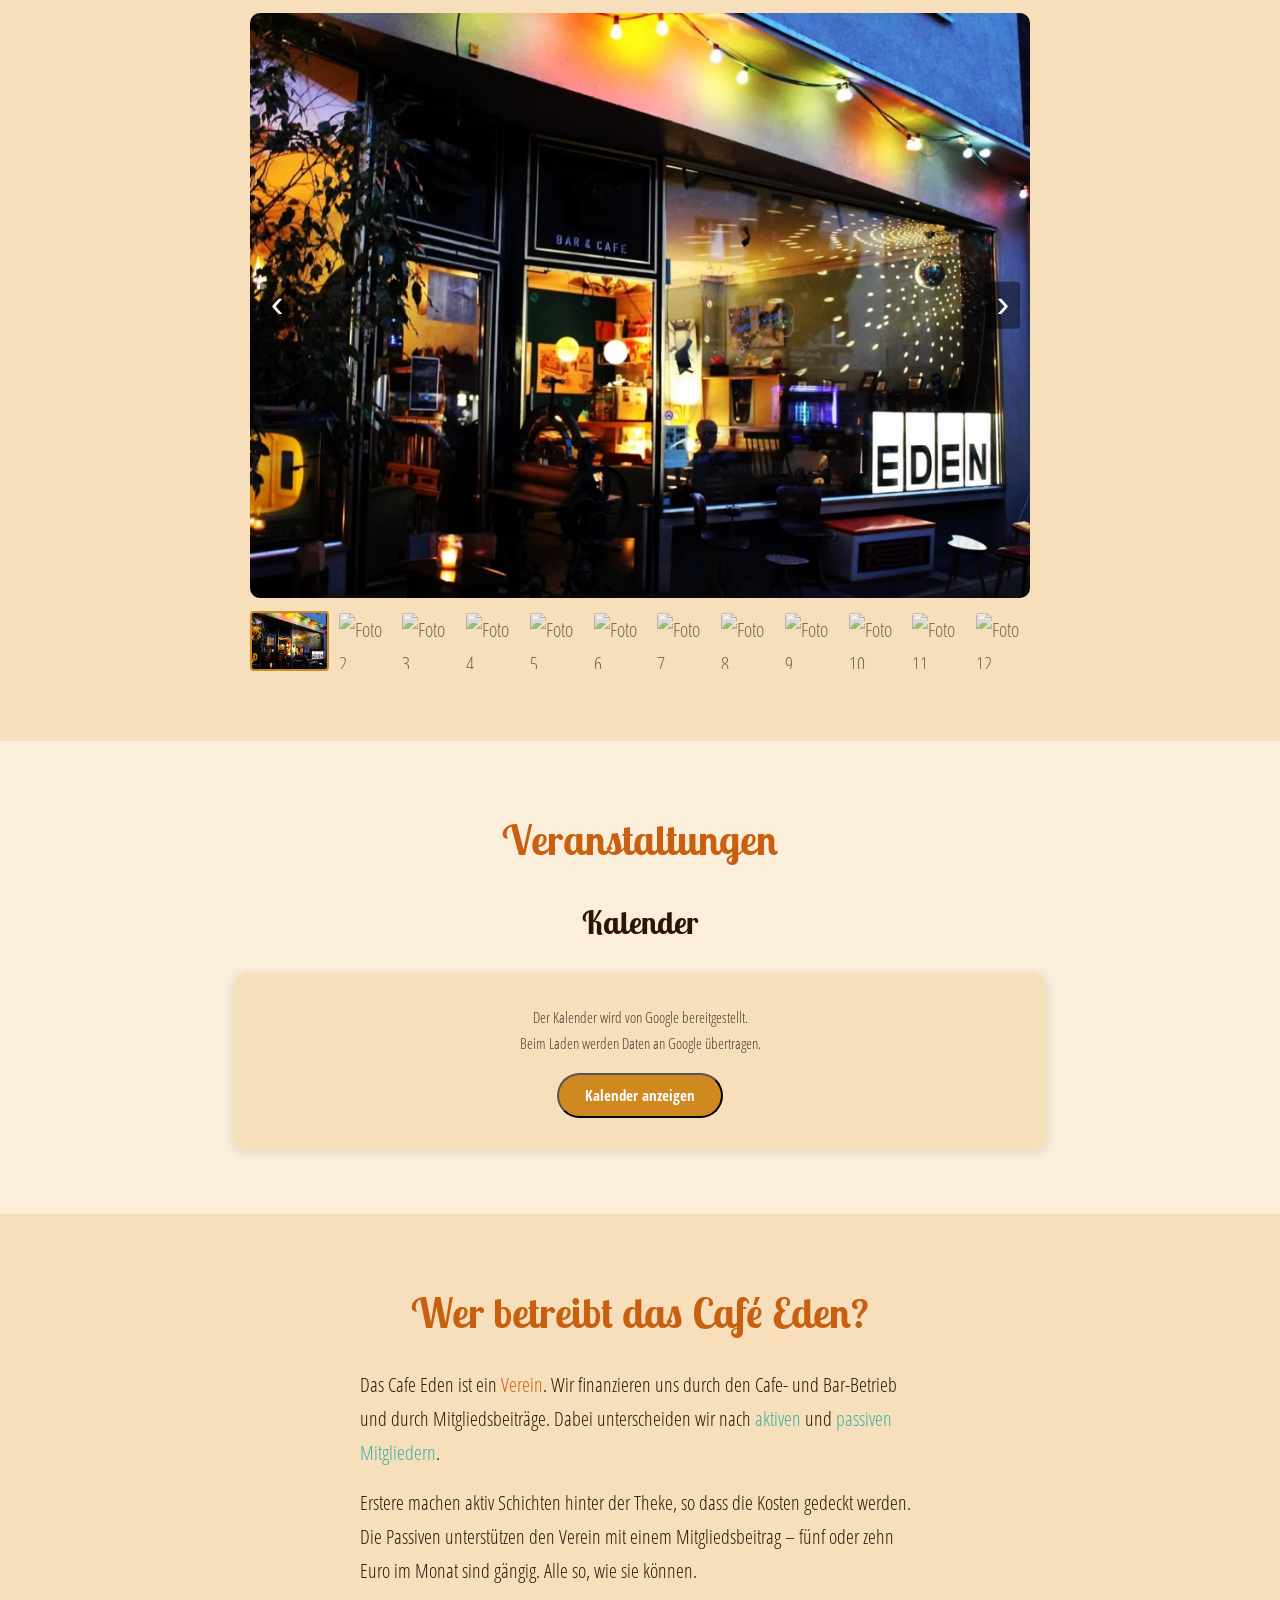
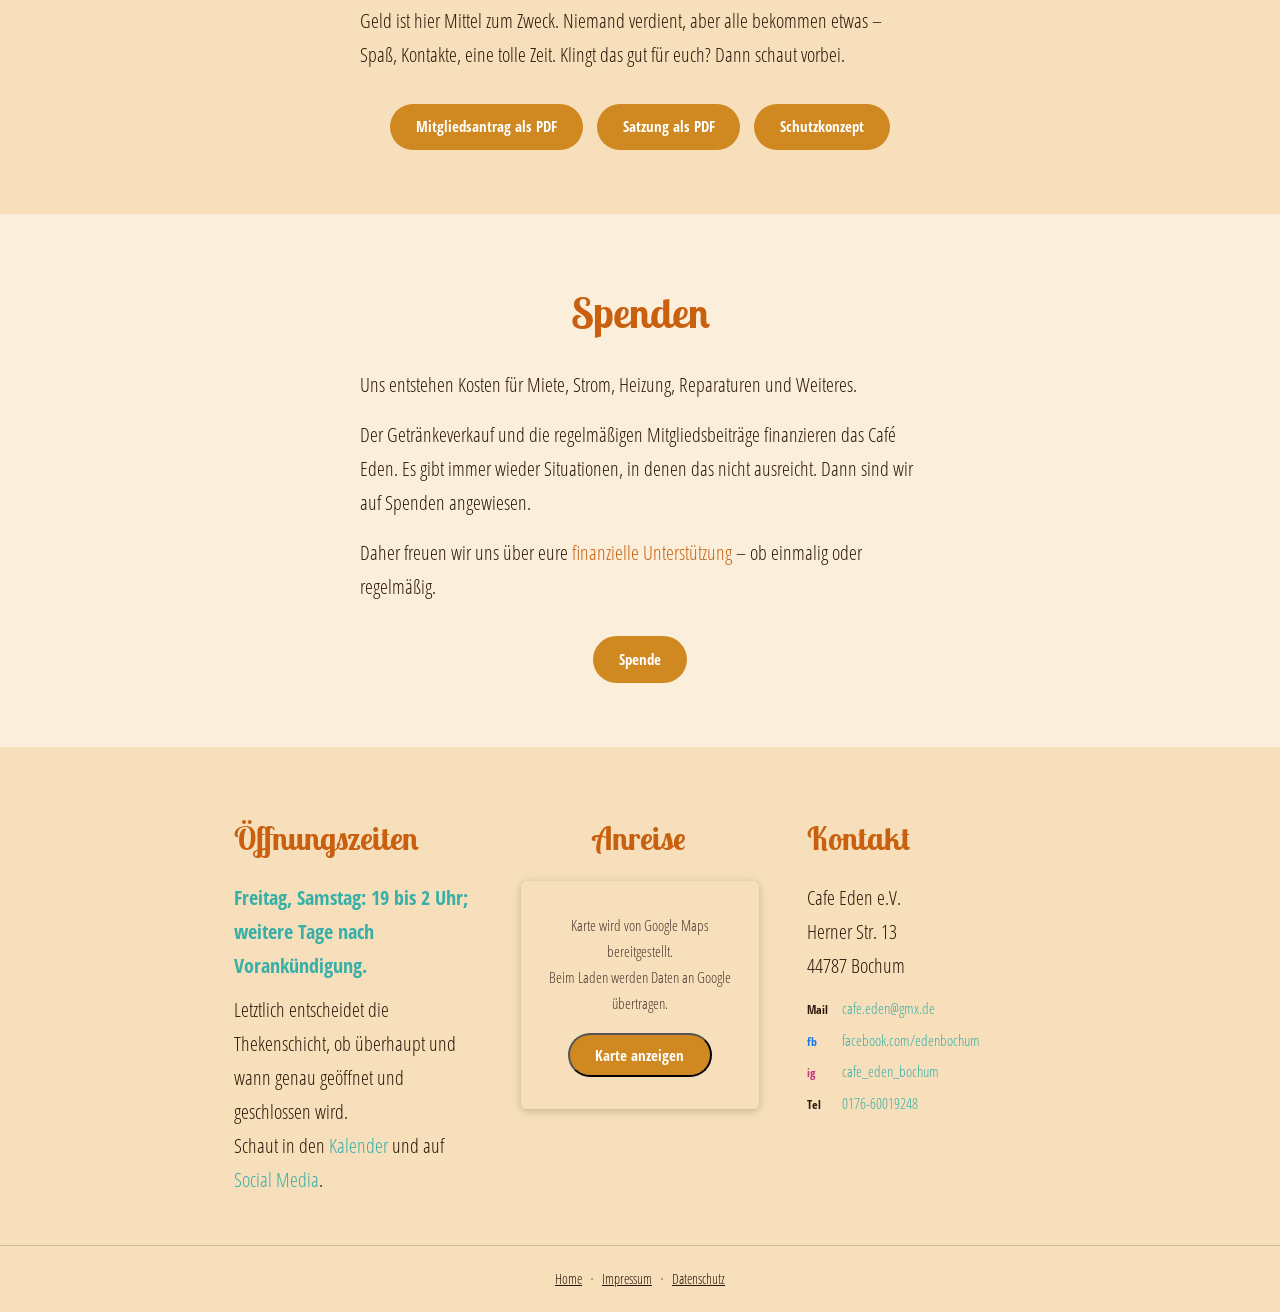
==== commit ca1311d2: "Galerie: Bilder lazy laden – nur aktuelles + Nachbar-Bild werden geladen Co-Authored-By: Claude Sonn" ====
--- a/index.html
+++ b/index.html
@@ -65,17 +65,17 @@
         </div>
         <div class="slideshow-thumbs">
           <img src="img/galerie/Bildschirmfoto 2026-04-03 um 23.13.35.png" alt="Foto 1"  class="thumb active">
-          <img src="img/galerie/Bildschirmfoto 2026-04-03 um 23.13.42.png" alt="Foto 2"  class="thumb">
-          <img src="img/galerie/Bildschirmfoto 2026-04-03 um 23.13.47.png" alt="Foto 3"  class="thumb">
-          <img src="img/galerie/Bildschirmfoto 2026-04-03 um 23.13.56.png" alt="Foto 4"  class="thumb">
-          <img src="img/galerie/Bildschirmfoto 2026-04-03 um 23.14.02.png" alt="Foto 5"  class="thumb">
-          <img src="img/galerie/Bildschirmfoto 2026-04-03 um 23.14.12.png" alt="Foto 6"  class="thumb">
-          <img src="img/galerie/Bildschirmfoto 2026-04-03 um 23.14.22.png" alt="Foto 7"  class="thumb">
-          <img src="img/galerie/Bildschirmfoto 2026-04-03 um 23.14.28.png" alt="Foto 8"  class="thumb">
-          <img src="img/galerie/Bildschirmfoto 2026-04-03 um 23.14.32.png" alt="Foto 9"  class="thumb">
-          <img src="img/galerie/Bildschirmfoto 2026-04-03 um 23.14.36.png" alt="Foto 10" class="thumb">
-          <img src="img/galerie/Bildschirmfoto 2026-04-03 um 23.14.40.png" alt="Foto 11" class="thumb">
-          <img src="img/galerie/Bildschirmfoto 2026-04-03 um 23.14.44.png" alt="Foto 12" class="thumb">
+          <img data-src="img/galerie/Bildschirmfoto 2026-04-03 um 23.13.42.png" alt="Foto 2"  class="thumb">
+          <img data-src="img/galerie/Bildschirmfoto 2026-04-03 um 23.13.47.png" alt="Foto 3"  class="thumb">
+          <img data-src="img/galerie/Bildschirmfoto 2026-04-03 um 23.13.56.png" alt="Foto 4"  class="thumb">
+          <img data-src="img/galerie/Bildschirmfoto 2026-04-03 um 23.14.02.png" alt="Foto 5"  class="thumb">
+          <img data-src="img/galerie/Bildschirmfoto 2026-04-03 um 23.14.12.png" alt="Foto 6"  class="thumb">
+          <img data-src="img/galerie/Bildschirmfoto 2026-04-03 um 23.14.22.png" alt="Foto 7"  class="thumb">
+          <img data-src="img/galerie/Bildschirmfoto 2026-04-03 um 23.14.28.png" alt="Foto 8"  class="thumb">
+          <img data-src="img/galerie/Bildschirmfoto 2026-04-03 um 23.14.32.png" alt="Foto 9"  class="thumb">
+          <img data-src="img/galerie/Bildschirmfoto 2026-04-03 um 23.14.36.png" alt="Foto 10" class="thumb">
+          <img data-src="img/galerie/Bildschirmfoto 2026-04-03 um 23.14.40.png" alt="Foto 11" class="thumb">
+          <img data-src="img/galerie/Bildschirmfoto 2026-04-03 um 23.14.44.png" alt="Foto 12" class="thumb">
         </div>
       </div>
     </div>
--- a/fonts/fonts.css
+++ b/fonts/fonts.css
@@ -2,22 +2,13 @@
    Selbst gehostete Schriften – kein Kontakt zu Google-Servern
    ============================================================ */
 
-/* Lobster Two – Classic Theme */
+/* Lobster Two */
 @font-face {
   font-family: 'Lobster Two';
   font-style: normal;
   font-weight: 400;
   font-display: swap;
   src: url('lobster-two-400.woff2') format('woff2');
-  unicode-range: U+0000-00FF, U+0131, U+0152-0153, U+02BB-02BC, U+02C6, U+02DA, U+02DC, U+0304, U+0308, U+0329, U+2000-206F, U+20AC, U+2122, U+2191, U+2193, U+2212, U+2215, U+FEFF, U+FFFD;
-}
-
-@font-face {
-  font-family: 'Lobster Two';
-  font-style: italic;
-  font-weight: 400;
-  font-display: swap;
-  src: url('lobster-two-italic-400.woff2') format('woff2');
   unicode-range: U+0000-00FF, U+0131, U+0152-0153, U+02BB-02BC, U+02C6, U+02DA, U+02DC, U+0304, U+0308, U+0329, U+2000-206F, U+20AC, U+2122, U+2191, U+2193, U+2212, U+2215, U+FEFF, U+FFFD;
 }
 
@@ -30,7 +21,7 @@
   unicode-range: U+0000-00FF, U+0131, U+0152-0153, U+02BB-02BC, U+02C6, U+02DA, U+02DC, U+0304, U+0308, U+0329, U+2000-206F, U+20AC, U+2122, U+2191, U+2193, U+2212, U+2215, U+FEFF, U+FFFD;
 }
 
-/* Open Sans Condensed – Classic Theme */
+/* Open Sans Condensed */
 @font-face {
   font-family: 'Open Sans Condensed';
   font-style: normal;
@@ -48,52 +39,3 @@
   src: url('open-sans-condensed-700.woff2') format('woff2');
   unicode-range: U+0000-00FF, U+0131, U+0152-0153, U+02BB-02BC, U+02C6, U+02DA, U+02DC, U+0304, U+0308, U+0329, U+2000-206F, U+20AC, U+2122, U+2191, U+2193, U+2212, U+2215, U+FEFF, U+FFFD;
 }
-
-/* Fraunces – Modern Theme */
-@font-face {
-  font-family: 'Fraunces';
-  font-style: normal;
-  font-weight: 400 700;
-  font-display: swap;
-  src: url('fraunces-var.woff2') format('woff2');
-  unicode-range: U+0000-00FF, U+0131, U+0152-0153, U+02BB-02BC, U+02C6, U+02DA, U+02DC, U+0304, U+0308, U+0329, U+2000-206F, U+20AC, U+2122, U+2191, U+2193, U+2212, U+2215, U+FEFF, U+FFFD;
-}
-
-@font-face {
-  font-family: 'Fraunces';
-  font-style: italic;
-  font-weight: 400;
-  font-display: swap;
-  src: url('fraunces-italic-400.woff2') format('woff2');
-  unicode-range: U+0000-00FF, U+0131, U+0152-0153, U+02BB-02BC, U+02C6, U+02DA, U+02DC, U+0304, U+0308, U+0329, U+2000-206F, U+20AC, U+2122, U+2191, U+2193, U+2212, U+2215, U+FEFF, U+FFFD;
-}
-
-/* Inter – Modern Theme */
-@font-face {
-  font-family: 'Inter';
-  font-style: normal;
-  font-weight: 400 700;
-  font-display: swap;
-  src: url('inter-var.woff2') format('woff2');
-  unicode-range: U+0000-00FF, U+0131, U+0152-0153, U+02BB-02BC, U+02C6, U+02DA, U+02DC, U+0304, U+0308, U+0329, U+2000-206F, U+20AC, U+2122, U+2191, U+2193, U+2212, U+2215, U+FEFF, U+FFFD;
-}
-
-/* Playfair Display – Minimal Theme */
-@font-face {
-  font-family: 'Playfair Display';
-  font-style: normal;
-  font-weight: 400 700;
-  font-display: swap;
-  src: url('playfair-display-var.woff2') format('woff2');
-  unicode-range: U+0000-00FF, U+0131, U+0152-0153, U+02BB-02BC, U+02C6, U+02DA, U+02DC, U+0304, U+0308, U+0329, U+2000-206F, U+20AC, U+2122, U+2191, U+2193, U+2212, U+2215, U+FEFF, U+FFFD;
-}
-
-/* Source Sans 3 – Minimal Theme */
-@font-face {
-  font-family: 'Source Sans 3';
-  font-style: normal;
-  font-weight: 400 700;
-  font-display: swap;
-  src: url('source-sans-3-var.woff2') format('woff2');
-  unicode-range: U+0000-00FF, U+0131, U+0152-0153, U+02BB-02BC, U+02C6, U+02DA, U+02DC, U+0304, U+0308, U+0329, U+2000-206F, U+20AC, U+2122, U+2215, U+FEFF, U+FFFD;
-}
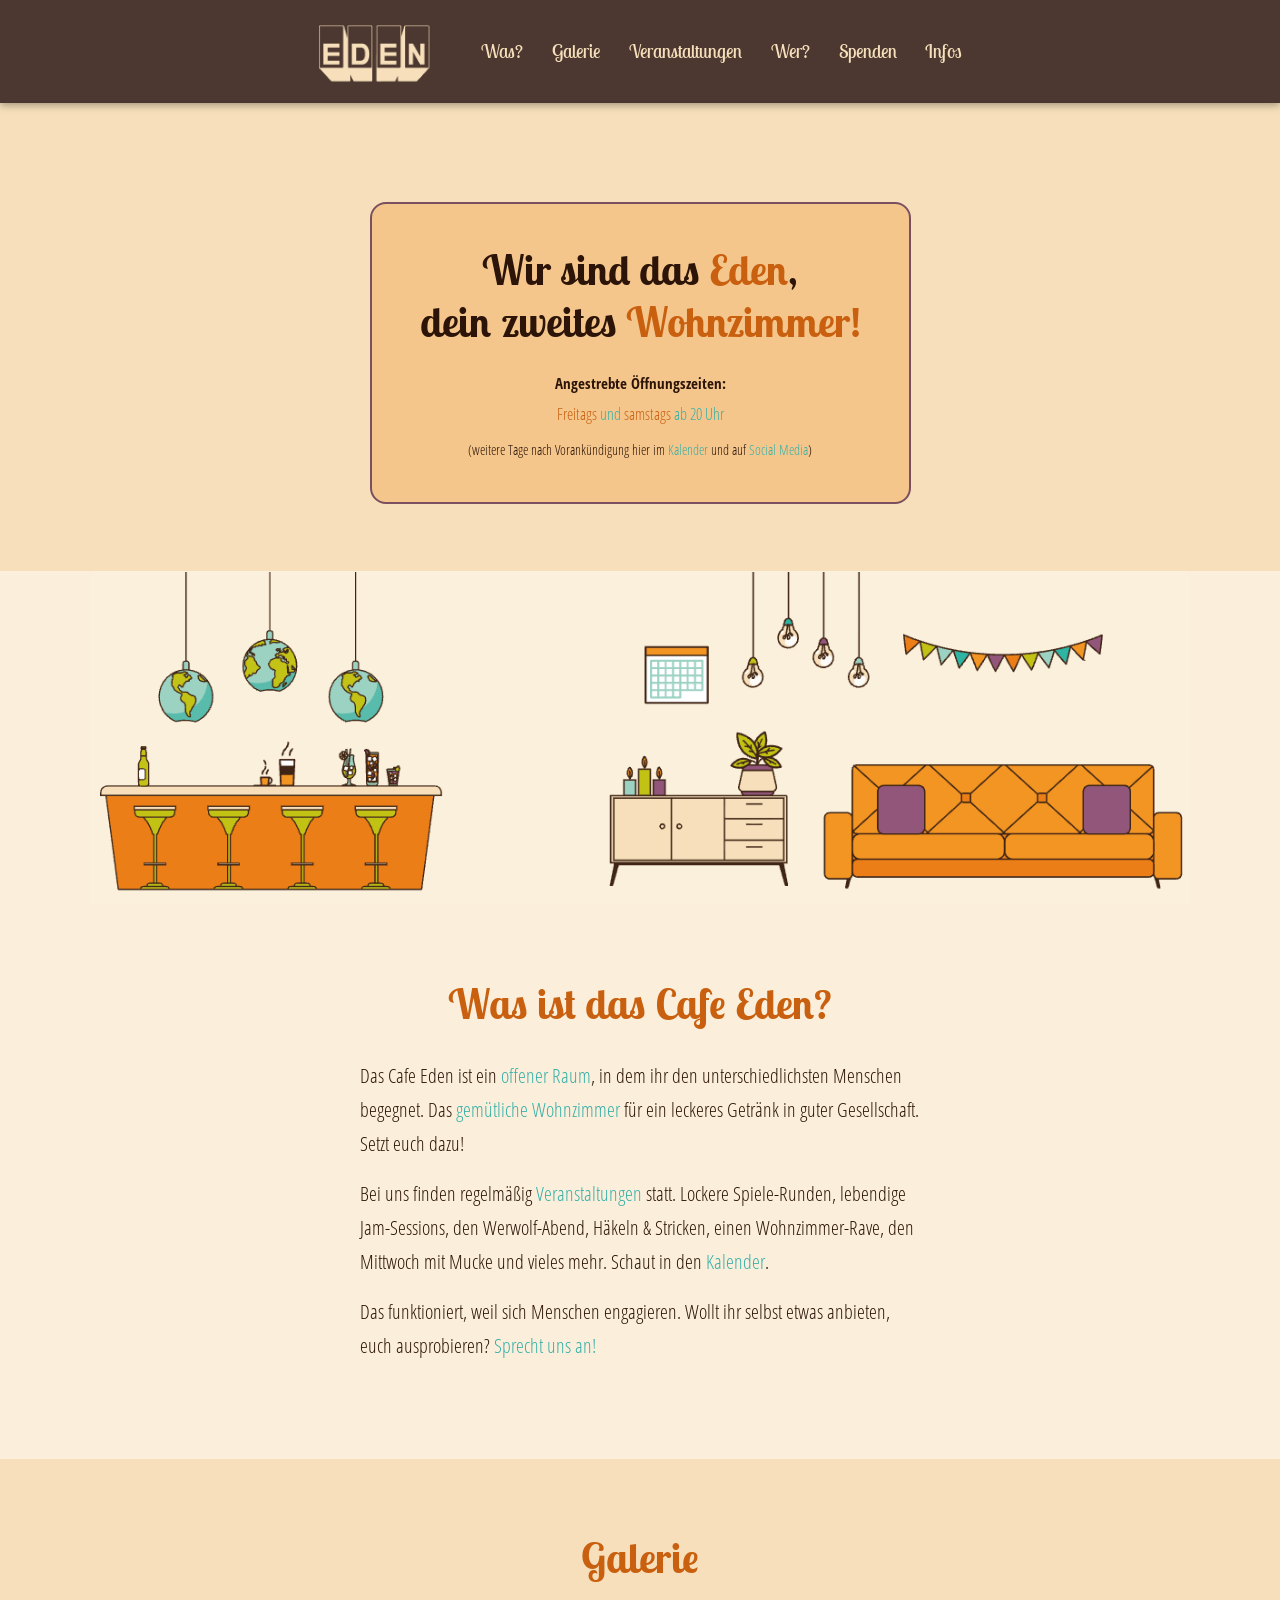
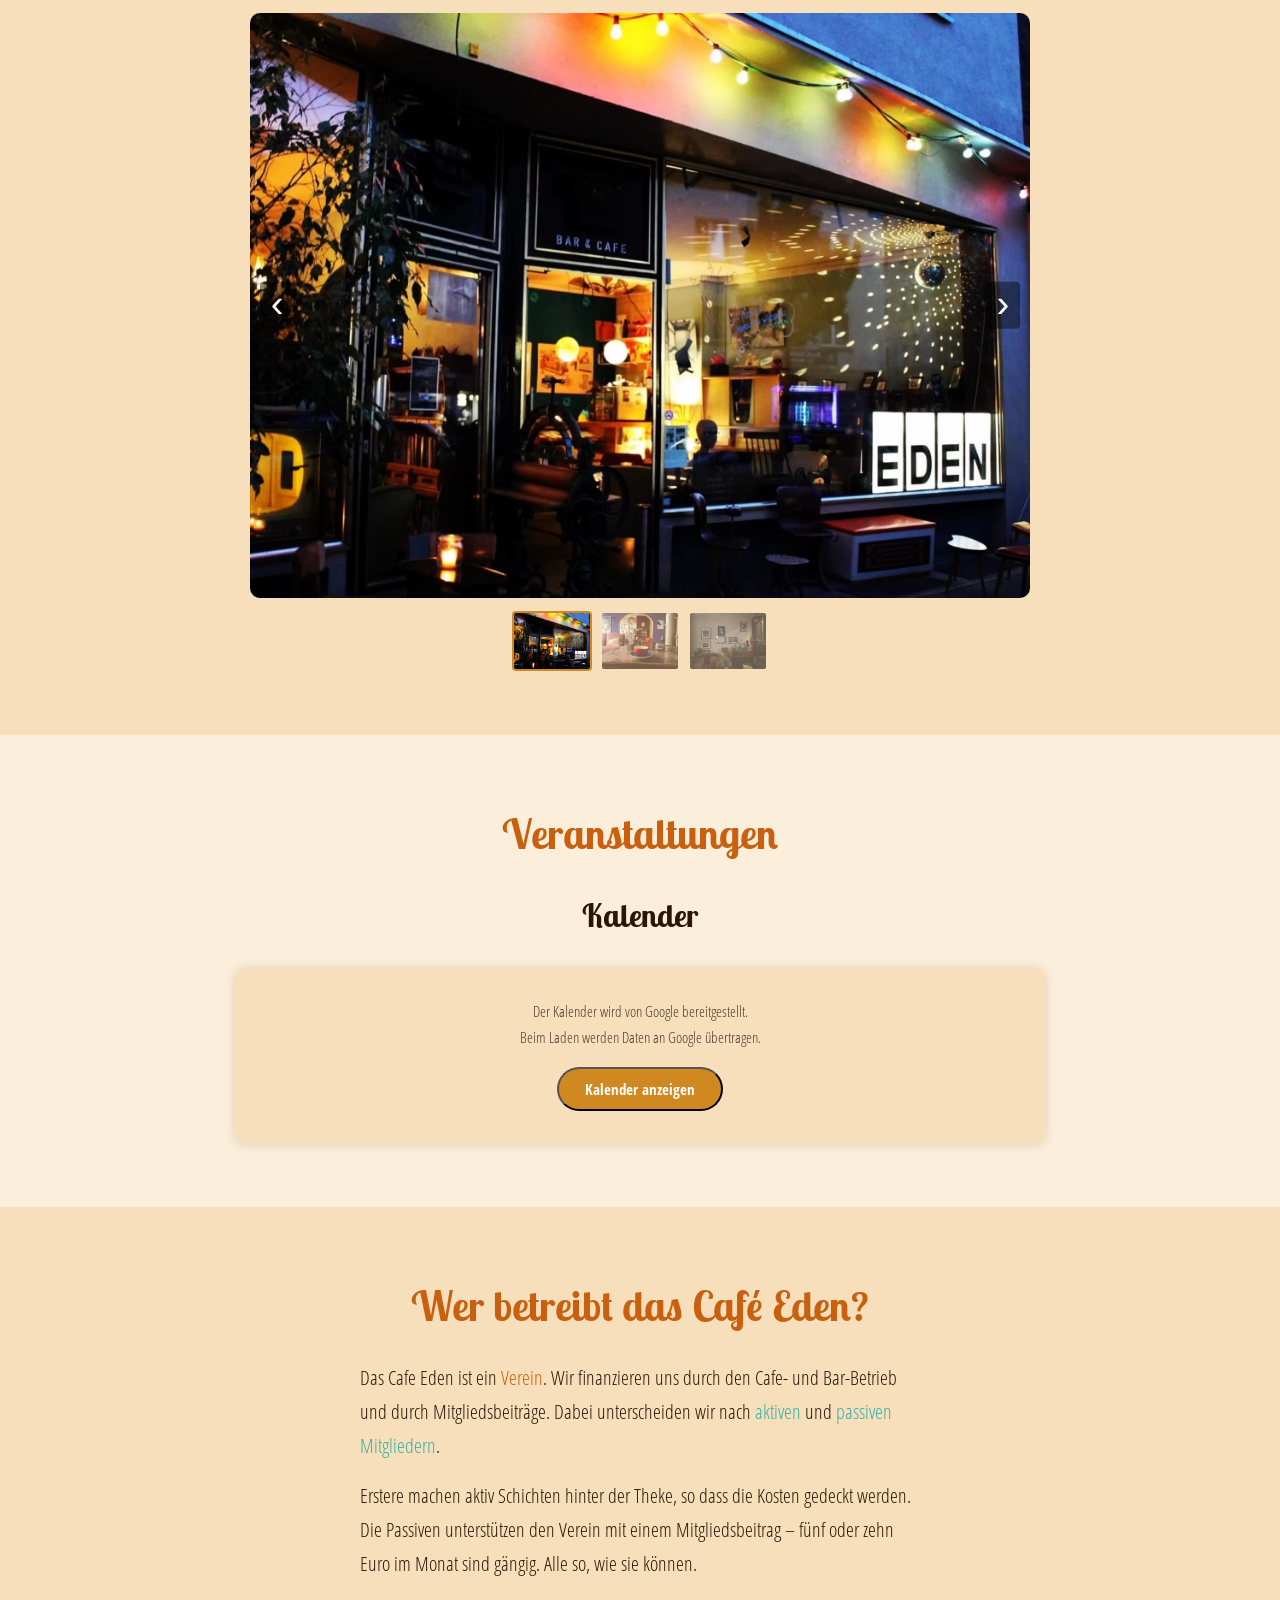
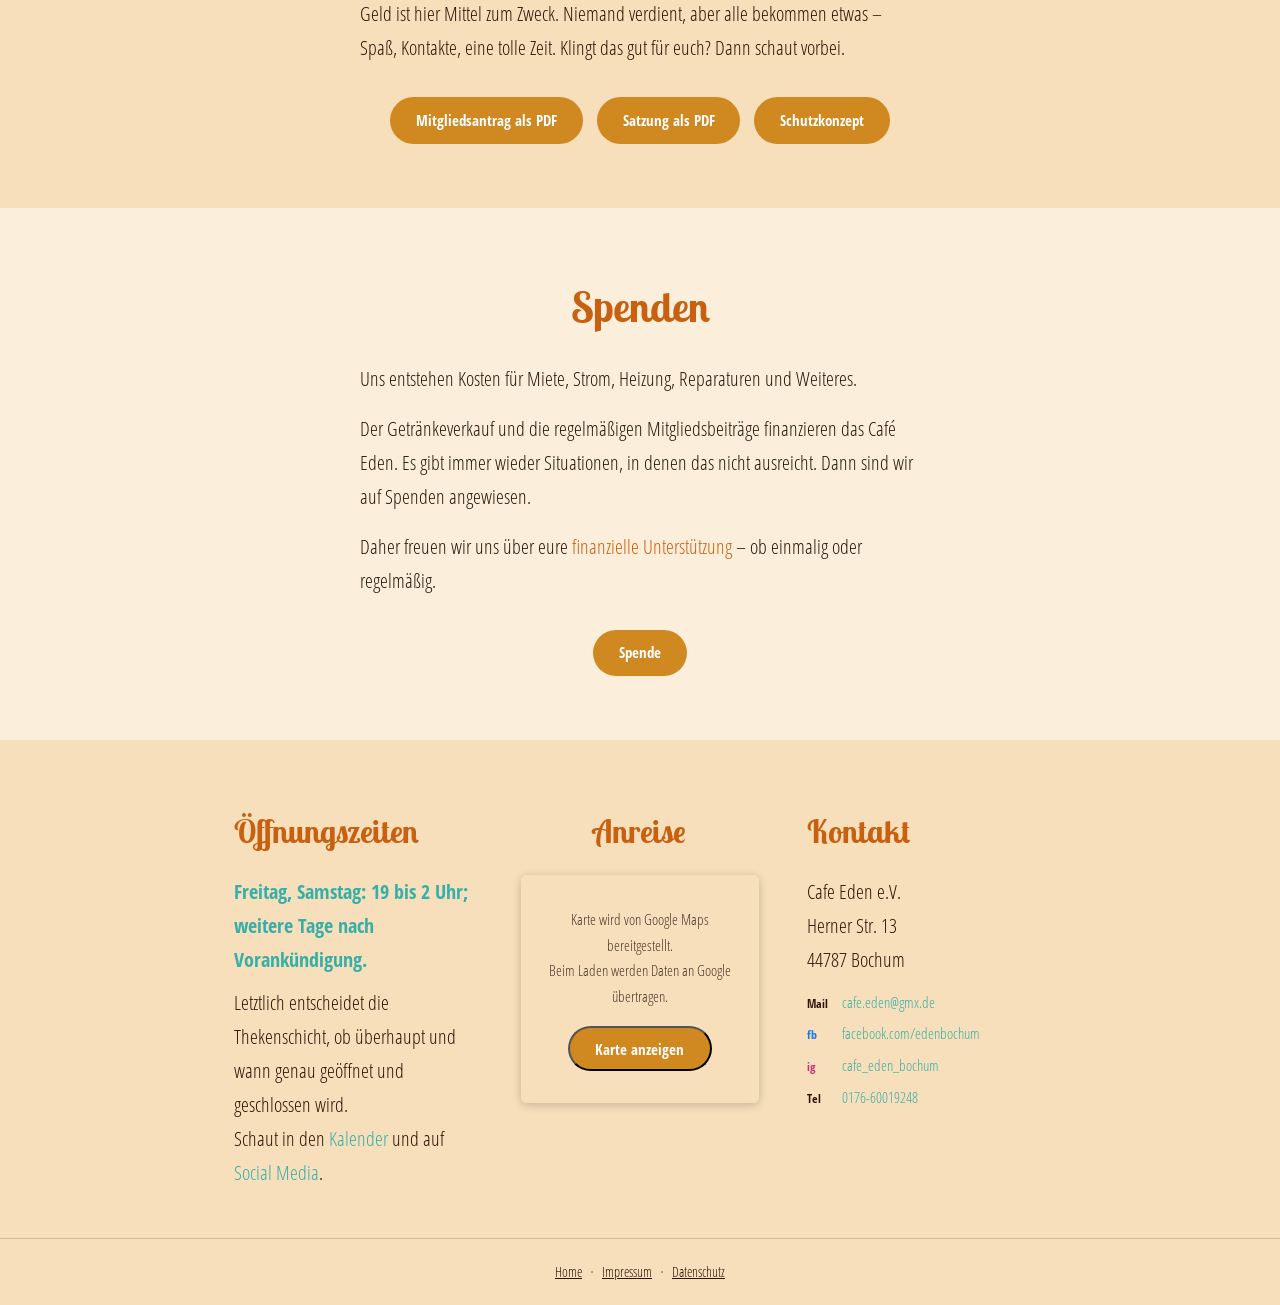
==== commit 864c20de: "Galerie: nur 3 Vorschaubilder sichtbar, Rest lazy geladen Co-Authored-By: Claude Sonnet 4.6 <noreply" ====
--- a/index.html
+++ b/index.html
@@ -4,6 +4,8 @@
   <meta charset="UTF-8">
   <meta name="viewport" content="width=device-width, initial-scale=1.0">
   <title>Café Eden – Dein zweites Wohnzimmer in Bochum</title>
+  <link rel="icon" type="image/png" href="img/favicon.png">
+  <link rel="apple-touch-icon" href="img/apple-touch-icon.png">
   <link rel="stylesheet" href="fonts/fonts.css">
   <link rel="stylesheet" href="themes/classic.css">
   <link rel="stylesheet" href="style.css">
@@ -65,8 +67,8 @@
         </div>
         <div class="slideshow-thumbs">
           <img src="img/galerie/Bildschirmfoto 2026-04-03 um 23.13.35.png" alt="Foto 1"  class="thumb active">
-          <img data-src="img/galerie/Bildschirmfoto 2026-04-03 um 23.13.42.png" alt="Foto 2"  class="thumb">
-          <img data-src="img/galerie/Bildschirmfoto 2026-04-03 um 23.13.47.png" alt="Foto 3"  class="thumb">
+          <img src="img/galerie/Bildschirmfoto 2026-04-03 um 23.13.42.png" alt="Foto 2"  class="thumb">
+          <img src="img/galerie/Bildschirmfoto 2026-04-03 um 23.13.47.png" alt="Foto 3"  class="thumb">
           <img data-src="img/galerie/Bildschirmfoto 2026-04-03 um 23.13.56.png" alt="Foto 4"  class="thumb">
           <img data-src="img/galerie/Bildschirmfoto 2026-04-03 um 23.14.02.png" alt="Foto 5"  class="thumb">
           <img data-src="img/galerie/Bildschirmfoto 2026-04-03 um 23.14.12.png" alt="Foto 6"  class="thumb">
--- a/style.css
+++ b/style.css
@@ -369,16 +369,13 @@
 
 .slideshow-thumbs {
   display: flex;
-  flex-wrap: nowrap;
+  justify-content: center;
   gap: 0.5rem;
   margin-top: 0.8rem;
-  overflow-x: auto;
-  padding-bottom: 0.4rem;
-  scrollbar-width: thin;
-  scrollbar-color: var(--orange-btn) transparent;
 }
 
 .thumb {
+  display: none;
   width: 80px;
   height: 60px;
   object-fit: cover;
@@ -389,8 +386,9 @@
   transition: opacity 0.2s, border-color 0.2s;
 }
 
-.thumb:hover  { opacity: 0.9; }
-.thumb.active { opacity: 1; border-color: var(--orange-btn); }
+.thumb.visible  { display: block; }
+.thumb:hover    { opacity: 0.9; }
+.thumb.active   { opacity: 1; border-color: var(--orange-btn); }
 
 /* ---------- SECTION STYLES ---------- */
 .section-light {
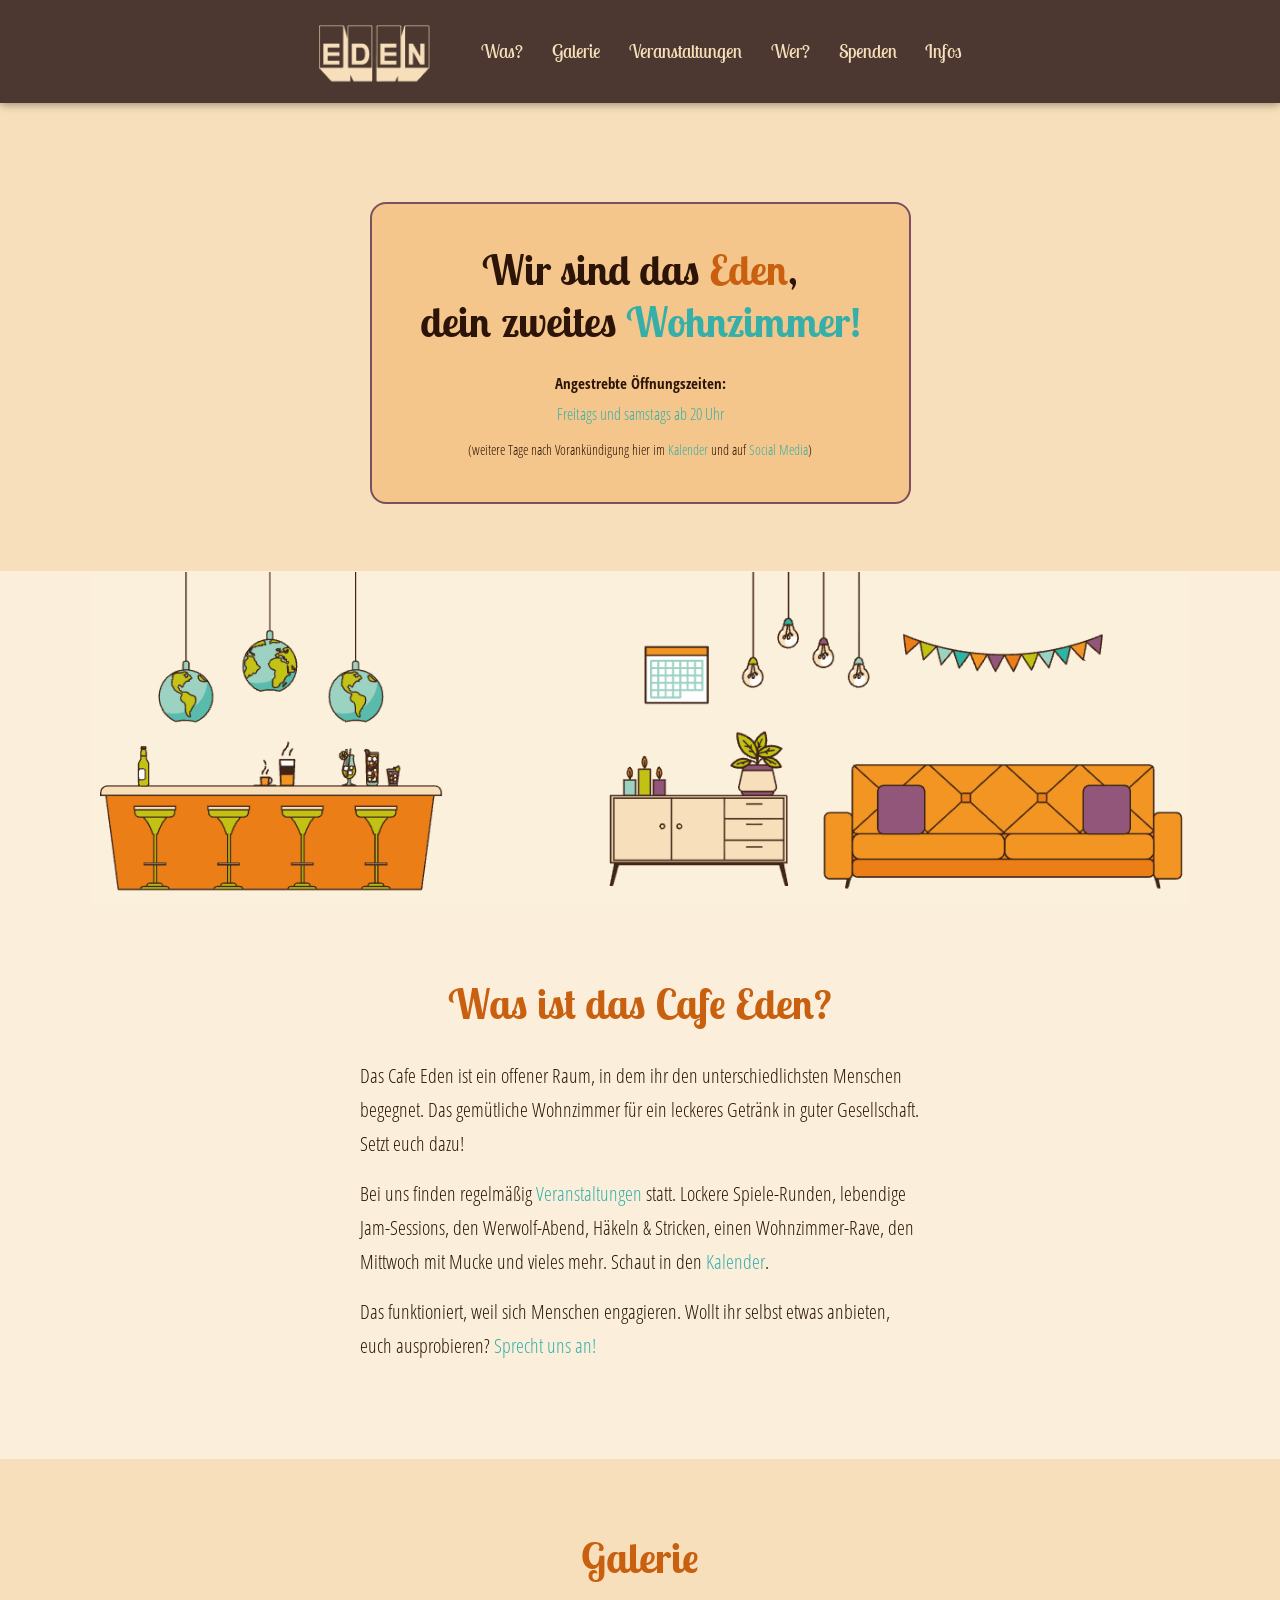
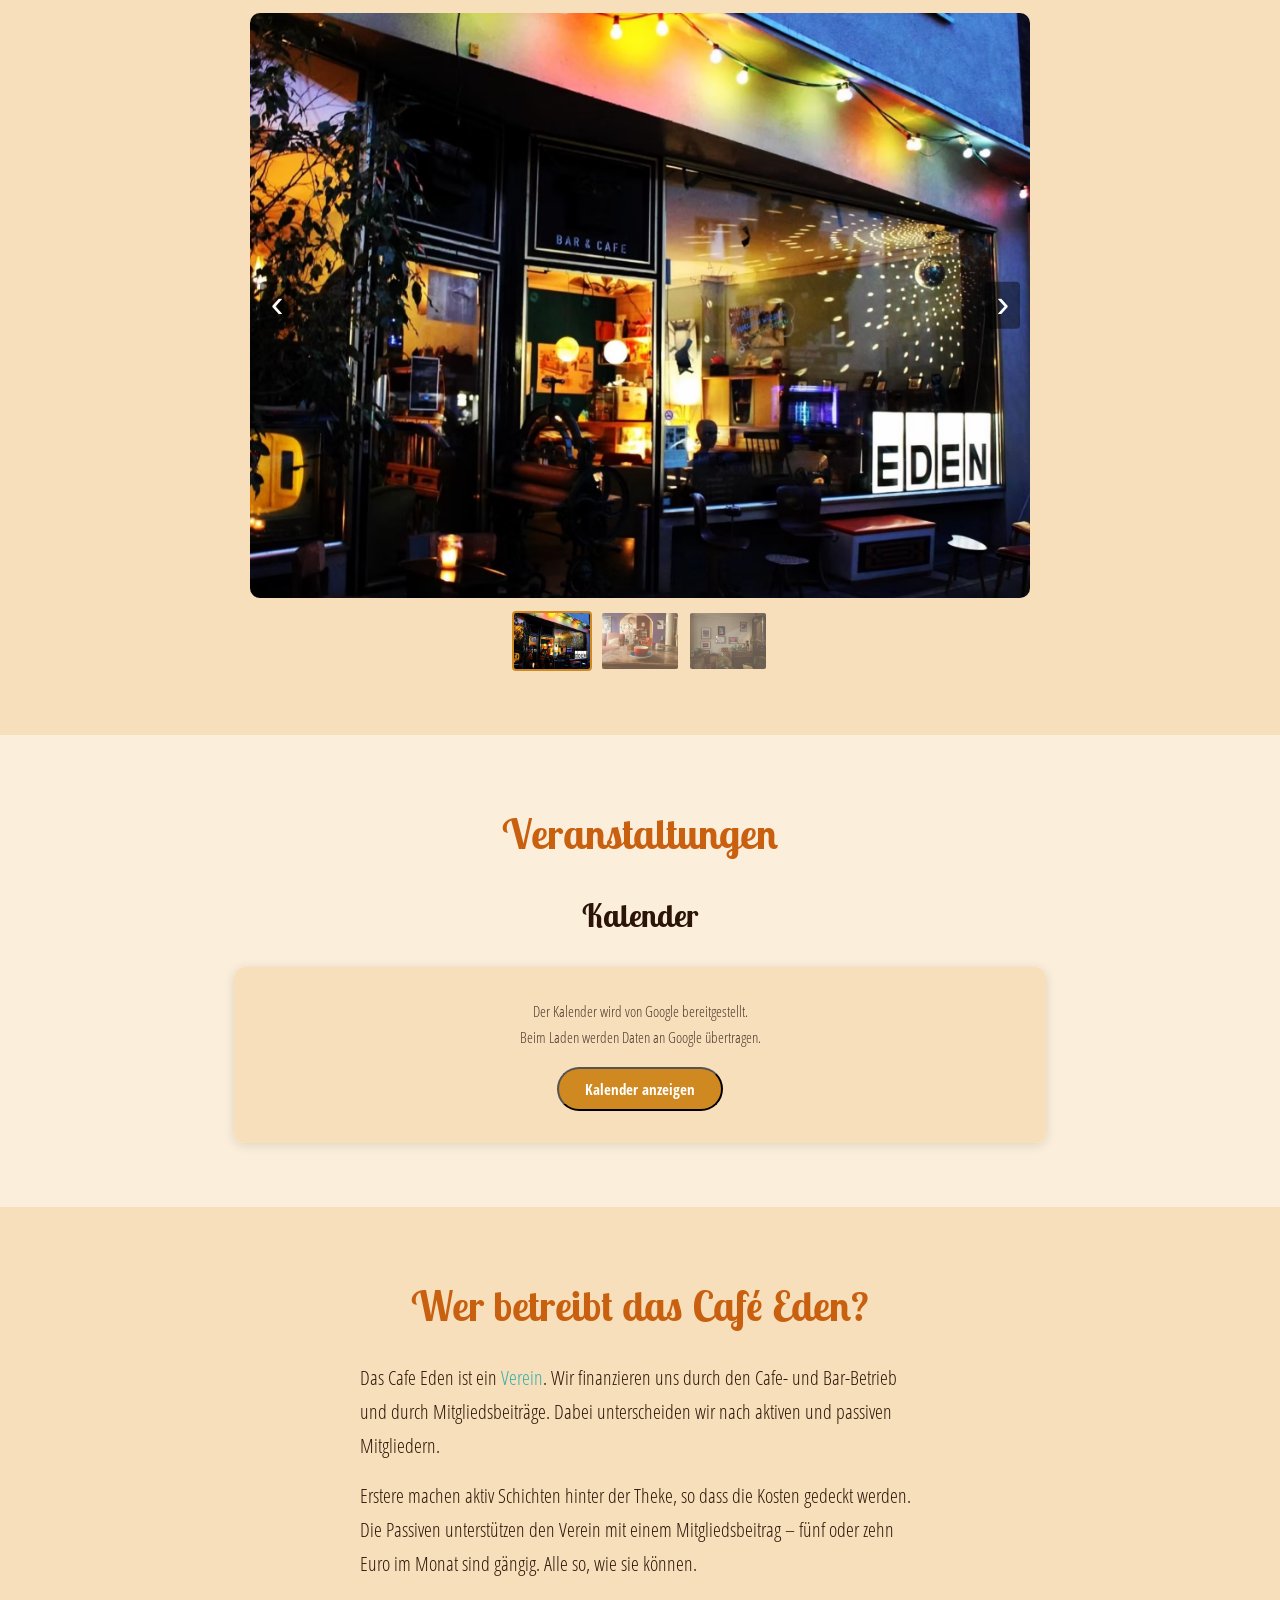
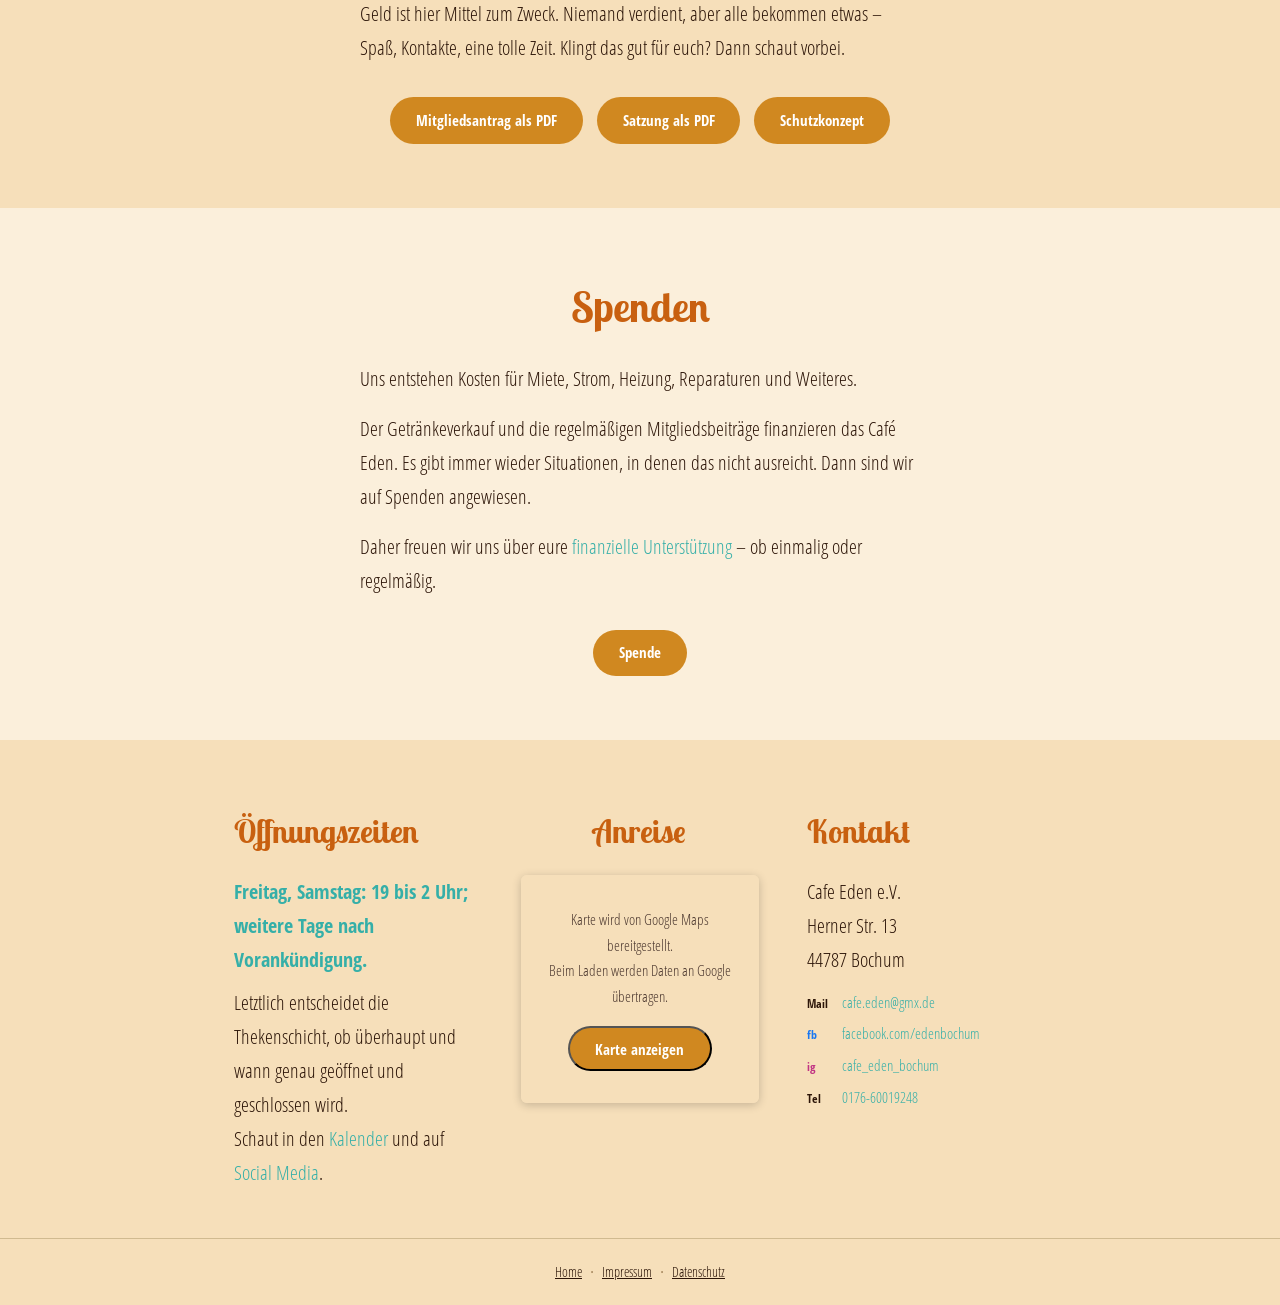
==== commit 68766a5d: "Highlights auf Teal, Links aus Fließtext entfernt, PDFs korrekt verlinkt Co-Authored-By: Claude Sonn" ====
--- a/index.html
+++ b/index.html
@@ -48,7 +48,7 @@
     <div class="container">
       <h2 class="section-title">Was ist das Cafe Eden?</h2>
       <div class="text-content">
-        <p>Das Cafe Eden ist ein <a href="#wer">offener Raum</a>, in dem ihr den unterschiedlichsten Menschen begegnet. Das <a href="#infos">gemütliche Wohnzimmer</a> für ein leckeres Getränk in guter Gesellschaft. Setzt euch dazu!</p>
+        <p>Das Cafe Eden ist ein offener Raum, in dem ihr den unterschiedlichsten Menschen begegnet. Das gemütliche Wohnzimmer für ein leckeres Getränk in guter Gesellschaft. Setzt euch dazu!</p>
         <p>Bei uns finden regelmäßig <a href="#veranstaltungen">Veranstaltungen</a> statt. Lockere Spiele-Runden, lebendige Jam-Sessions, den Werwolf-Abend, Häkeln &amp; Stricken, einen Wohnzimmer-Rave, den Mittwoch mit Mucke und vieles mehr. Schaut in den <a href="#veranstaltungen">Kalender</a>.</p>
         <p>Das funktioniert, weil sich Menschen engagieren. Wollt ihr selbst etwas anbieten, euch ausprobieren? <a href="mailto:cafe.eden@gmx.de">Sprecht uns an!</a></p>
       </div>
@@ -66,9 +66,9 @@
           <button class="slide-btn slide-next" aria-label="Nächstes Bild">&#8250;</button>
         </div>
         <div class="slideshow-thumbs">
-          <img src="img/galerie/Bildschirmfoto 2026-04-03 um 23.13.35.png" alt="Foto 1"  class="thumb active">
-          <img src="img/galerie/Bildschirmfoto 2026-04-03 um 23.13.42.png" alt="Foto 2"  class="thumb">
-          <img src="img/galerie/Bildschirmfoto 2026-04-03 um 23.13.47.png" alt="Foto 3"  class="thumb">
+          <img src="img/galerie/Bildschirmfoto 2026-04-03 um 23.13.35.png" alt="Foto 1"  class="thumb active visible">
+          <img src="img/galerie/Bildschirmfoto 2026-04-03 um 23.13.42.png" alt="Foto 2"  class="thumb visible">
+          <img src="img/galerie/Bildschirmfoto 2026-04-03 um 23.13.47.png" alt="Foto 3"  class="thumb visible">
           <img data-src="img/galerie/Bildschirmfoto 2026-04-03 um 23.13.56.png" alt="Foto 4"  class="thumb">
           <img data-src="img/galerie/Bildschirmfoto 2026-04-03 um 23.14.02.png" alt="Foto 5"  class="thumb">
           <img data-src="img/galerie/Bildschirmfoto 2026-04-03 um 23.14.12.png" alt="Foto 6"  class="thumb">
@@ -106,14 +106,14 @@
     <div class="container">
       <h2 class="section-title">Wer betreibt das Café Eden?</h2>
       <div class="text-content">
-        <p>Das Cafe Eden ist ein <span class="highlight">Verein</span>. Wir finanzieren uns durch den Cafe- und Bar-Betrieb und durch Mitgliedsbeiträge. Dabei unterscheiden wir nach <a href="../Mitgliedsantrag_2025-08.pdf" target="_blank">aktiven</a> und <a href="../Mitgliedsantrag_2025-08.pdf" target="_blank">passiven Mitgliedern</a>.</p>
+        <p>Das Cafe Eden ist ein <span class="highlight">Verein</span>. Wir finanzieren uns durch den Cafe- und Bar-Betrieb und durch Mitgliedsbeiträge. Dabei unterscheiden wir nach aktiven und passiven Mitgliedern.</p>
         <p>Erstere machen aktiv Schichten hinter der Theke, so dass die Kosten gedeckt werden. Die Passiven unterstützen den Verein mit einem Mitgliedsbeitrag – fünf oder zehn Euro im Monat sind gängig. Alle so, wie sie können.</p>
         <p>Geld ist hier Mittel zum Zweck. Niemand verdient, aber alle bekommen etwas – Spaß, Kontakte, eine tolle Zeit. Klingt das gut für euch? Dann schaut vorbei.</p>
       </div>
       <div class="button-group">
-        <a href="../Mitgliedsantrag_2025-08.pdf" target="_blank" class="btn btn-orange">Mitgliedsantrag als PDF</a>
-        <a href="../Satzung-Eden-März-2018.pdf" target="_blank" class="btn btn-orange">Satzung als PDF</a>
-        <a href="../Schutzkonzept Eden e.V. 1.1.pdf" target="_blank" class="btn btn-orange">Schutzkonzept</a>
+        <a href="docs/Mitgliedsantrag_2025-08.pdf" target="_blank" class="btn btn-orange">Mitgliedsantrag als PDF</a>
+        <a href="docs/Satzung-Eden-März-2018.pdf" target="_blank" class="btn btn-orange">Satzung als PDF</a>
+        <a href="docs/Schutzkonzept Eden e.V. 1.1.pdf" target="_blank" class="btn btn-orange">Schutzkonzept</a>
       </div>
     </div>
   </section>
--- a/themes/classic.css
+++ b/themes/classic.css
@@ -23,6 +23,6 @@
 
 /* Highlight */
 .highlight {
-  color: var(--orange);
+  color: var(--teal);
   font-weight: 600;
 }
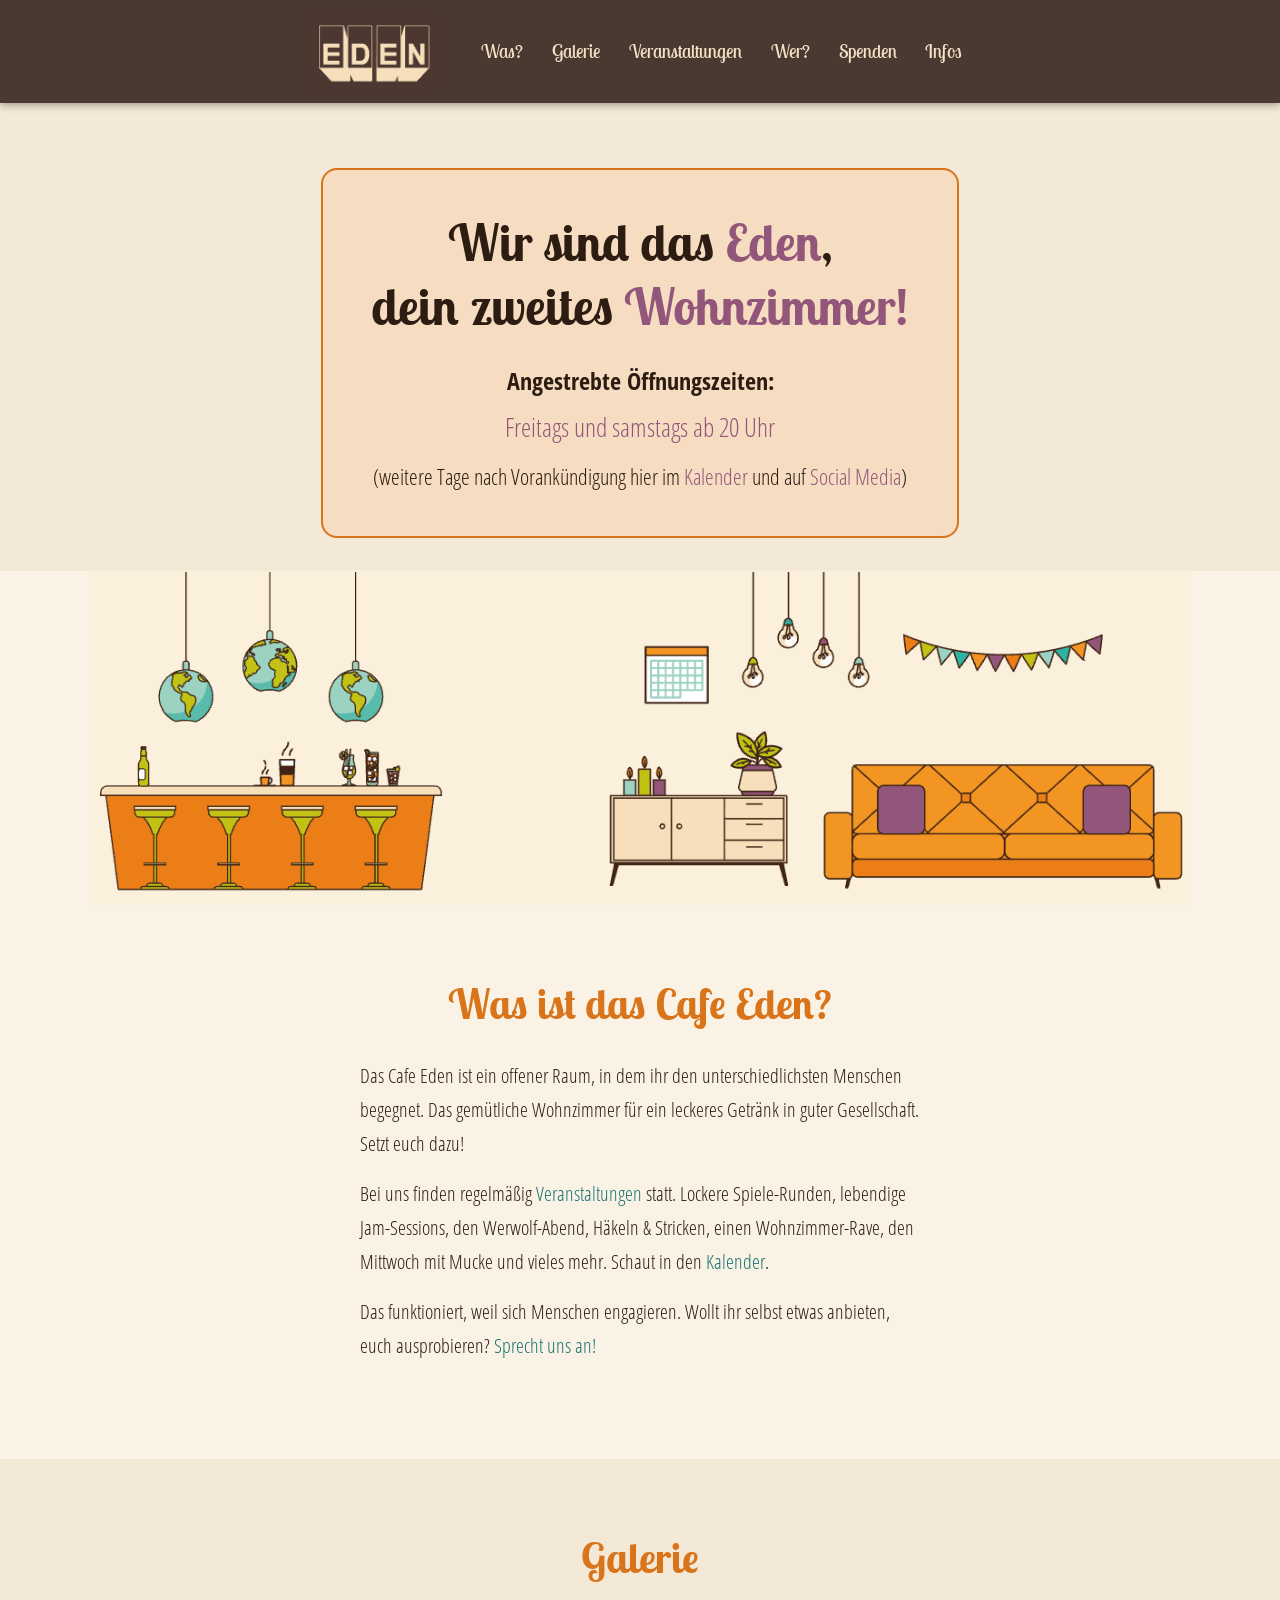
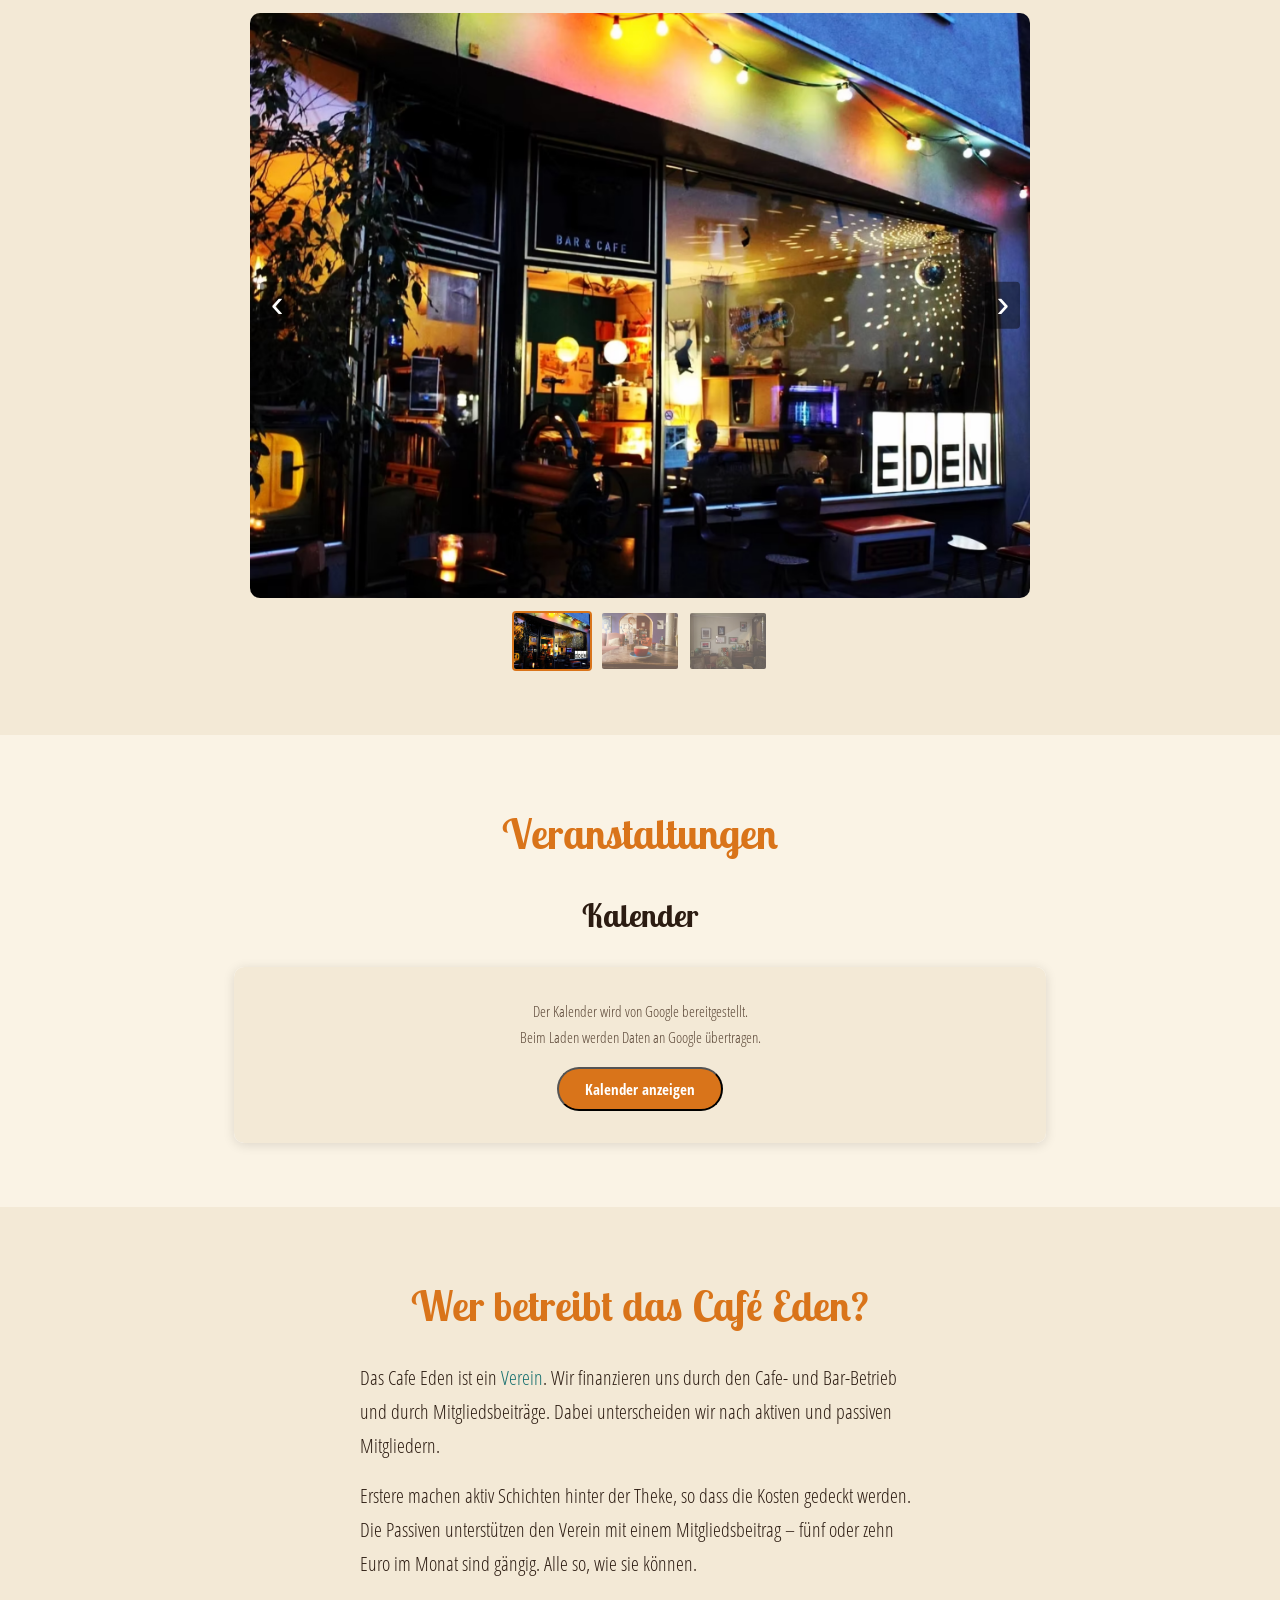
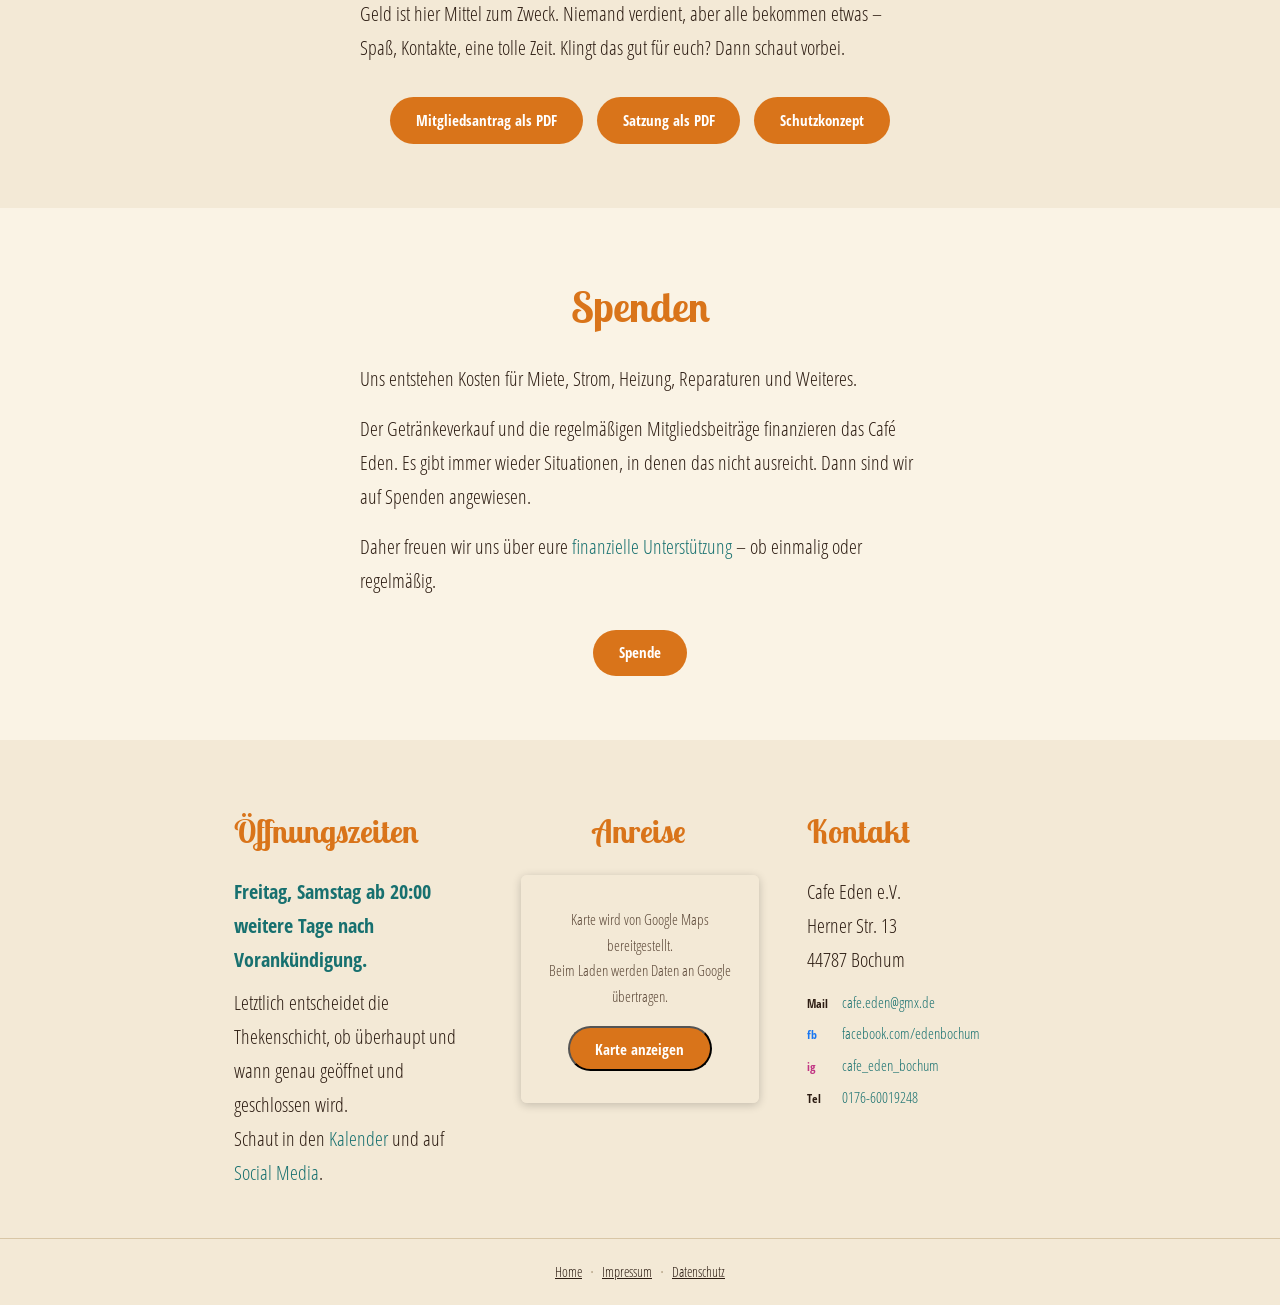
==== commit 4540a8f1: "Öffnungszeiten (Info): "Freitag, Samstag ab 20:00", Semikolon entfernt Co-Authored-By: Claude Opus 4" ====
--- a/index.html
+++ b/index.html
@@ -141,7 +141,7 @@
         <!-- Öffnungszeiten -->
         <div class="info-col">
           <h3 class="info-title">Öffnungszeiten</h3>
-          <p class="info-hours"><a href="#veranstaltungen">Freitag, Samstag: 19 bis 2 Uhr;</a><br>weitere Tage nach Vorankündigung.</p>
+          <p class="info-hours"><a href="#veranstaltungen">Freitag, Samstag ab 20:00</a><br>weitere Tage nach Vorankündigung.</p>
           <p>Letztlich entscheidet die Thekenschicht, ob überhaupt und wann genau geöffnet und geschlossen wird.</p>
           <p>Schaut in den <a href="#veranstaltungen">Kalender</a> und auf <a href="https://www.instagram.com/cafe_eden_bochum" target="_blank" rel="noopener">Social Media</a>.</p>
         </div>
--- a/themes/classic.css
+++ b/themes/classic.css
@@ -1,21 +1,24 @@
-/* ===== THEME: Classic ===== */
+/* ===== THEME: Classic — Farbkonzept "Eden" (aus Café-Eden-Screenshots) ===== */
 :root {
-  --cream:            rgb(251, 239, 219);
-  --cream-dark:       rgb(246, 223, 186);
-  --brown-dark:       rgb(76, 56, 48);
-  --brown-mid:        #4C382F;
-  --brown-text:       #2C1508;
-  --orange:           #C86010;
-  --orange-btn:       #D08820;
-  --orange-hover:     #A85010;
-  --teal:             #35AFA8;
-  --teal-dark:        #2A9088;
+  --cream:            #faf3e5;
+  --cream-dark:       #f3e9d6;
+  --brown-dark:       #493931;   /* Header/Navbar – exaktes Braun aus dem Logo */
+  --brown-mid:        #5a4636;
+  --brown-text:       #2c1c12;
+  --orange:           #d9741a;
+  --orange-btn:       #d9741a;
+  --orange-hover:     #c05f12;
+  --teal:             #17706f;   /* kräftig für Lesbarkeit */
+  --teal-dark:        #0f5a5a;
+  --color_42:         146, 86, 122;  /* Highlight-Farbe ("Wohnzimmer") */
   --font-hand:        'Lobster Two', cursive;
   --font-body:        'Open Sans Condensed', sans-serif;
   --font-nav:         'Lobster Two', cursive;
-  --nav-link-color:   rgb(246, 223, 186);
-  --hero-box-bg:      rgb(245, 198, 139);
-  --hero-box-border:  #7A5060;
+  --nav-link-color:   #f3e2c6;
+  --hero-box-bg:      #f6dcc0;
+  --hero-box-border:  #d9741a;
+  --border:           #e7dac2;
+  --border-strong:    #d8c6a6;
   --btn-radius:       30px;
   --radius:           6px;
   --max-w:            860px;
@@ -26,3 +29,11 @@
   color: var(--teal);
   font-weight: 600;
 }
+
+/* Erster Kasten (Hero-Box): alle farbigen Akzente in Lila/Mauve */
+.hero-box .highlight,
+.hero-box .highlight-orange,
+.hero-box .hero-hours,
+.hero-box a {
+  color: rgb(var(--color_42));
+}
--- a/style.css
+++ b/style.css
@@ -10,22 +10,26 @@
 }
 
 :root {
-  --cream:            rgb(251, 239, 219);
-  --cream-dark:       rgb(246, 223, 186);
-  --brown-dark:       rgb(76, 56, 48);
-  --brown-mid:        #4C382F;
-  --brown-text:       #2C1508;
-  --orange:           #C86010;
-  --orange-btn:       #D08820;
-  --orange-hover:     #A85010;
-  --teal:             #35AFA8;
-  --teal-dark:        #2A9088;
+  /* Farbkonzept "Eden" – abgeleitet aus den Café-Eden-Screenshots */
+  --cream:            #faf3e5;   /* Seite / heller Hintergrund */
+  --cream-dark:       #f3e9d6;   /* vertiefte Flächen */
+  --brown-dark:       #493931;   /* Header/Navbar – exaktes Braun aus dem Logo */
+  --brown-mid:        #5a4636;
+  --brown-text:       #2c1c12;
+  --orange:           #d9741a;   /* Brand – Burnt Orange */
+  --orange-btn:       #d9741a;
+  --orange-hover:     #c05f12;
+  --teal:             #17706f;   /* Sekundär-Akzent / Links (kräftig für Lesbarkeit) */
+  --teal-dark:        #0f5a5a;
+  --color_42:         146, 86, 122;  /* Highlight-Farbe ("Wohnzimmer") */
   --font-hand:        'Lobster Two', cursive;
   --font-body:        'Open Sans Condensed', sans-serif;
   --font-nav:         'Lobster Two', cursive;
-  --nav-link-color:   rgb(246, 223, 186);
-  --hero-box-bg:      rgb(245, 198, 139);
-  --hero-box-border:  #7A5060;
+  --nav-link-color:   #f3e2c6;   /* Nav-Text auf dunklem Braun */
+  --hero-box-bg:      #f6dcc0;   /* Brand-Tint */
+  --hero-box-border:  #d9741a;   /* Orange-Akzentrahmen */
+  --border:           #e7dac2;   /* Rahmen */
+  --border-strong:    #d8c6a6;
   --btn-radius:       30px;
   --radius:           6px;
   --max-w:            860px;
@@ -33,6 +37,7 @@
 
 html {
   scroll-behavior: smooth;
+  scroll-padding-top: 7.25rem;   /* Ausgleich für fixierte Navbar (~103px) */
 }
 
 body {
@@ -208,14 +213,14 @@
 
 .hero-box h1 {
   font-family: var(--font-hand);
-  font-size: 2.6rem;
+  font-size: 3.2rem;
   color: var(--brown-text);
   line-height: 1.25;
   margin-bottom: 1.4rem;
 }
 
 .hero-sub {
-  font-size: 0.95rem;
+  font-size: 1.5rem;
   font-weight: 700;
   color: var(--brown-text);
   margin-bottom: 0.3rem;
@@ -223,7 +228,7 @@
 
 .hero-hours {
   color: var(--teal);
-  font-size: 1rem;
+  font-size: 1.6rem;
   margin-bottom: 0.6rem;
 }
 
@@ -232,7 +237,7 @@
 }
 
 .hero-note {
-  font-size: 0.88rem;
+  font-size: 1.35rem;
   color: var(--brown-text);
 }
 
@@ -505,7 +510,7 @@
 /* ---------- FOOTER ---------- */
 .site-footer {
   background: var(--cream-dark);
-  border-top: 1px solid #d0ba90;
+  border-top: 1px solid var(--border-strong);
   padding: 1rem;
   text-align: center;
 }
@@ -529,7 +534,7 @@
 }
 
 .footer-sep {
-  color: #9a7a50;
+  color: #b3a184;
 }
 
 /* ---------- IMPRESSUM / DATENSCHUTZ pages ---------- */
@@ -617,7 +622,7 @@
   }
 
   .hero-box h1 {
-    font-size: 2rem;
+    font-size: 2.5rem;
   }
 
   .section-title { font-size: 2rem; }
